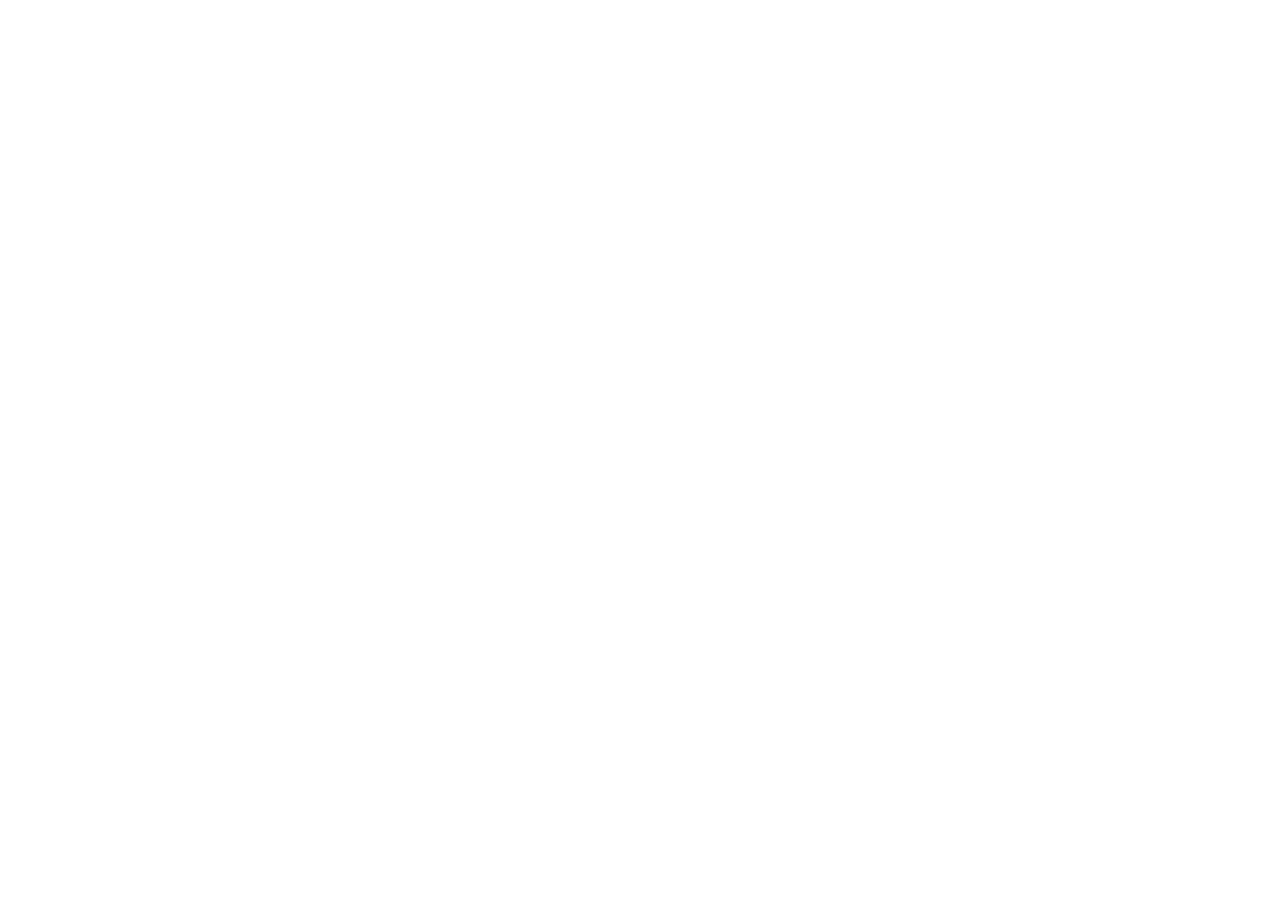
==== admin/index.html @ 060c27b5 "prod" ====
<!DOCTYPE html><!DOCTYPE html><html lang="ru"><head><meta charset="UTF-8"><meta name="viewport" content="width=device-width, initial-scale=1.0"><meta http-equiv="X-UA-Compatible" content="ie=edge"><title>Portfolio | admin</title><link href="admin.d495cf8513a811366cb7.css" rel="stylesheet"></head><body><div class="wrapper admin-wrapper"><div class="maincontent admin-maincontent"><div id="app-root"></div></div></div><script type="text/javascript" src="admin.11ad53a289923faa799c.build.js"></script></body></html>
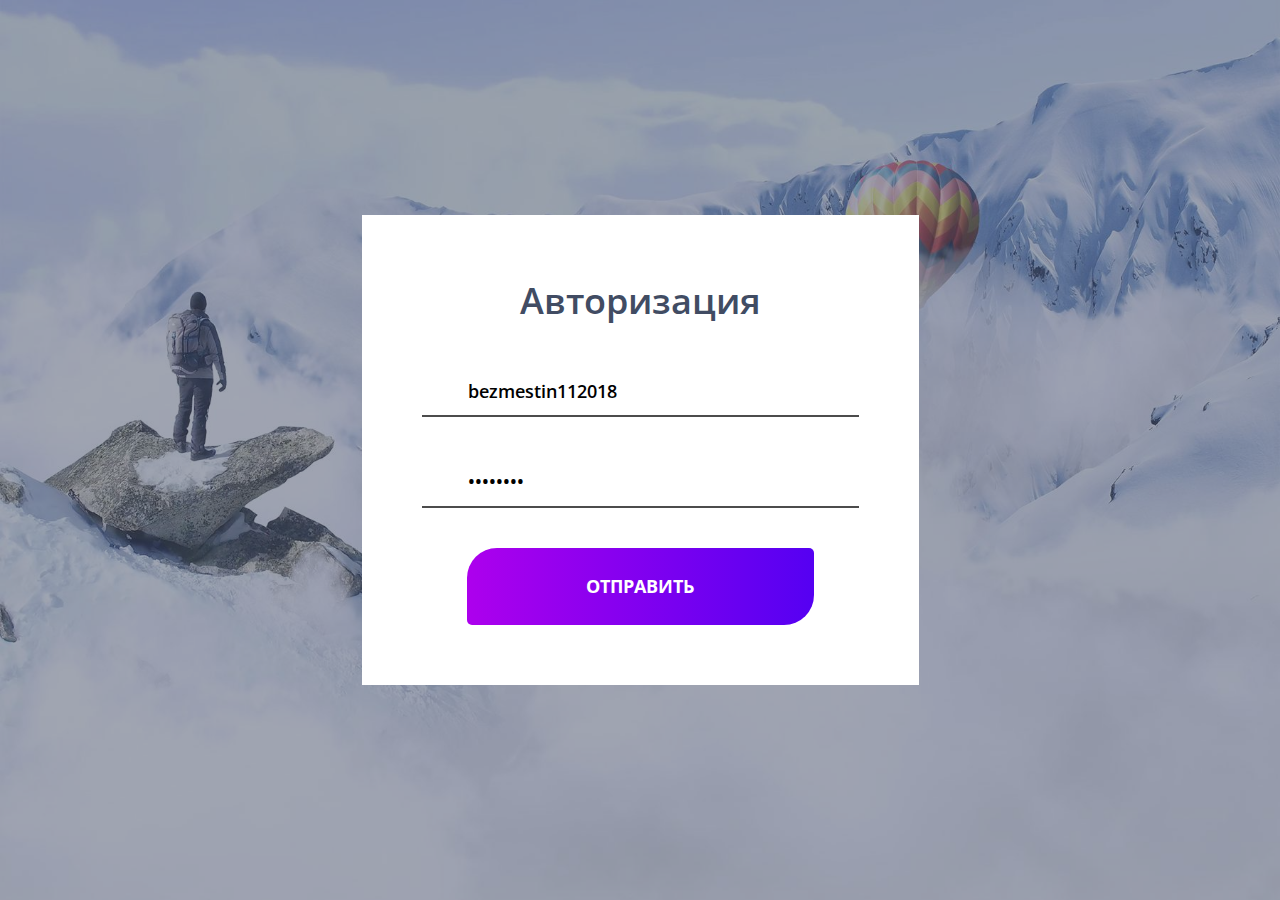
==== commit 129618cb: "fixed" ====
--- a/admin/index.html
+++ b/admin/index.html
@@ -1 +1 @@
-<!DOCTYPE html><!DOCTYPE html><html lang="ru"><head><meta charset="UTF-8"><meta name="viewport" content="width=device-width, initial-scale=1.0"><meta http-equiv="X-UA-Compatible" content="ie=edge"><title>Portfolio | admin</title><link href="admin.d495cf8513a811366cb7.css" rel="stylesheet"></head><body><div class="wrapper admin-wrapper"><div class="maincontent admin-maincontent"><div id="app-root"></div></div></div><script type="text/javascript" src="admin.11ad53a289923faa799c.build.js"></script></body></html>+<!DOCTYPE html><!DOCTYPE html><html lang="ru"><head><meta charset="UTF-8"><meta name="viewport" content="width=device-width, initial-scale=1.0"><meta http-equiv="X-UA-Compatible" content="ie=edge"><title>Portfolio | admin</title><link href="/admin.50ca2acff0698b684427.css" rel="stylesheet"></head><body><div class="wrapper admin-wrapper"><div class="maincontent admin-maincontent"><div id="app-root"></div></div></div><script type="text/javascript" src="/admin.a365b9b1e76f70eef6ee.build.js"></script></body></html>--- a/admin.50ca2acff0698b684427.css
+++ b/admin.50ca2acff0698b684427.css
@@ -0,0 +1,2 @@
+@import url(https://fonts.googleapis.com/css?family=Open+Sans:300,400,600,700,800);
+/*! normalize.css v8.0.1 | MIT License | github.com/necolas/normalize.css */html{line-height:1.15;-webkit-text-size-adjust:100%}body{margin:0}main{display:block}h1{font-size:2em;margin:.67em 0}hr{-webkit-box-sizing:content-box;box-sizing:content-box;height:0;overflow:visible}pre{font-family:monospace,monospace;font-size:1em}a{background-color:transparent}abbr[title]{border-bottom:none;text-decoration:underline;-webkit-text-decoration:underline dotted;text-decoration:underline dotted}b,strong{font-weight:bolder}code,kbd,samp{font-family:monospace,monospace;font-size:1em}small{font-size:80%}sub,sup{font-size:75%;line-height:0;position:relative;vertical-align:baseline}sub{bottom:-.25em}sup{top:-.5em}img{border-style:none}button,input,optgroup,select,textarea{font-family:inherit;font-size:100%;line-height:1.15;margin:0}button,input{overflow:visible}button,select{text-transform:none}[type=button],[type=reset],[type=submit],button{-webkit-appearance:button}[type=button]::-moz-focus-inner,[type=reset]::-moz-focus-inner,[type=submit]::-moz-focus-inner,button::-moz-focus-inner{border-style:none;padding:0}[type=button]:-moz-focusring,[type=reset]:-moz-focusring,[type=submit]:-moz-focusring,button:-moz-focusring{outline:.0625rem dotted ButtonText}fieldset{padding:.35em .75em .625em}legend{-webkit-box-sizing:border-box;box-sizing:border-box;color:inherit;display:table;max-width:100%;padding:0;white-space:normal}progress{vertical-align:baseline}textarea{overflow:auto}[type=checkbox],[type=radio]{-webkit-box-sizing:border-box;box-sizing:border-box;padding:0}[type=number]::-webkit-inner-spin-button,[type=number]::-webkit-outer-spin-button{height:auto}[type=search]{-webkit-appearance:textfield;outline-offset:-.125rem}[type=search]::-webkit-search-decoration{-webkit-appearance:none}::-webkit-file-upload-button{-webkit-appearance:button;font:inherit}details{display:block}summary{display:list-item}[hidden],template{display:none}@media screen and (max-width:1200px){html{font-size:16px}}body,html{height:100%}body{font-family:Open Sans,Helvetica,sans-serif;font-size:1rem;line-height:1.42;-webkit-font-smoothing:antialiased;-moz-osx-font-smoothing:grayscale;color:#414c63}.wrapper{overflow:hidden;min-height:100%;position:relative;display:-webkit-box;display:-ms-flexbox;display:flex;-webkit-box-orient:vertical;-webkit-box-direction:normal;-ms-flex-direction:column;flex-direction:column}.container{margin:0 auto;max-width:92.5rem;width:95%}@media print,screen and (max-width:768px){.container{width:90%}}@media screen and (max-width:320px){.container{width:80%}}.fullscreen-section{height:100vh;min-height:40.625rem}button{border:0;cursor:pointer}*{-webkit-box-sizing:border-box;box-sizing:border-box}ul{padding:0;list-style:none}h1,h2,h3,h4,h5,h6,p,ul{margin:0}p{padding:0}button[type=button]{cursor:pointer;background-color:transparent}a{color:inherit;cursor:pointer;text-decoration:none}img{display:block;width:100%;height:100%}h1{font-size:4.5rem}h1,h2{font-weight:800}h2{font-size:2.25rem}@media print,screen and (max-width:768px){h2{font-size:1.875rem}}@media screen and (max-width:320px){h2{font-size:1.875rem}}h3{font-size:1.875rem}@media screen and (max-width:320px){h3{font-size:1.5rem}}.footer,.maincontent{-webkit-box-flex:0;-ms-flex:0 0 auto;flex:0 0 auto}.maincontent{-webkit-box-flex:1;-ms-flex:1 0 auto;flex:1 0 auto;height:100%;z-index:10;margin-bottom:23.4375rem;background-color:#fff}@media print,screen and (max-width:768px){.maincontent{margin-bottom:0}}.wrappersections{position:relative;background-repeat:no-repeat;background-position:50%;background-size:cover;width:100%;height:100%}@media print,screen and (max-width:768px){.wrappersections--home{background-image:url(/4d744786f91d1c30937a792c5aa43607.jpg)}}@media print,screen and (max-width:768px){.wrappersections--end{background-image:url(/1f6348ad1bc5ffa3890c6a63c4afa3db.jpg)}}@media screen and (max-width:1200px){.wrappersections--end .container{width:91%}}.span-block{display:block}@-webkit-keyframes Scale-Up-Down{0%{-webkit-transform:scale(1.05);transform:scale(1.05)}35%{-webkit-transform:scale(.8);transform:scale(.8)}to{-webkit-transform:scale(1.05);transform:scale(1.05)}}@keyframes Scale-Up-Down{0%{-webkit-transform:scale(1.05);transform:scale(1.05)}35%{-webkit-transform:scale(.8);transform:scale(.8)}to{-webkit-transform:scale(1.05);transform:scale(1.05)}}@-webkit-keyframes RotateBall{0%{-webkit-transform:rotate(-1deg);transform:rotate(-1deg)}to{-webkit-transform:rotate(1deg);transform:rotate(1deg)}}@keyframes RotateBall{0%{-webkit-transform:rotate(-1deg);transform:rotate(-1deg)}to{-webkit-transform:rotate(1deg);transform:rotate(1deg)}}.slide-enter-active,.slide-leave-active{-webkit-transition:1s;transition:1s}.slide-leave{-webkit-transform:translate(0);transform:translate(0);opacity:1}.slide-leave-to{opacity:0;-webkit-transform:translate(6.25rem);transform:translate(6.25rem);background-color:#000}.slide-enter{opacity:0;-webkit-transform:translateX(-100%);transform:translateX(-100%);background-color:#fff}.slide-enter-to{opacity:1;-webkit-transform:translateX(0);transform:translateX(0)}.slide2-enter-active,.slide2-leave-active{-webkit-transition:1s;transition:1s}.slide2-leave{margin-top:0}.slide2-leave-to{margin-top:-6.25rem}.slide2-enter{opacity:0}.slide2-enter-to{opacity:1}@-webkit-keyframes fromRight{0%{-webkit-transform:translateX(100%);transform:translateX(100%);opacity:0}to{-webkit-transform:translateX(0);transform:translateX(0);opacity:1}}@keyframes fromRight{0%{-webkit-transform:translateX(100%);transform:translateX(100%);opacity:0}to{-webkit-transform:translateX(0);transform:translateX(0);opacity:1}}@-webkit-keyframes fromLeft{0%{opacity:0}to{opacity:1}}@keyframes fromLeft{0%{opacity:0}to{opacity:1}}@-webkit-keyframes opacityElement{0%{opacity:0}to{opacity:1}}@keyframes opacityElement{0%{opacity:0}to{opacity:1}}.opacityZero{opacity:0}.opacityOne{opacity:1}@-webkit-keyframes slideInUpRight{0%{-webkit-transform:translate3d(100%,-50%,0);transform:translate3d(100%,-50%,0);opacity:0}to{-webkit-transform:translateZ(0);transform:translateZ(0);opacity:1}}@keyframes slideInUpRight{0%{-webkit-transform:translate3d(100%,-50%,0);transform:translate3d(100%,-50%,0);opacity:0}to{-webkit-transform:translateZ(0);transform:translateZ(0);opacity:1}}.slideInUpRight{-webkit-animation:slideInUpRight .8s;animation:slideInUpRight .8s}@-webkit-keyframes slideInUp{0%{-webkit-transform:translate3d(0,-100%,0);transform:translate3d(0,-100%,0);opacity:0}to{-webkit-transform:translateZ(0);transform:translateZ(0);opacity:1}}@keyframes slideInUp{0%{-webkit-transform:translate3d(0,-100%,0);transform:translate3d(0,-100%,0);opacity:0}to{-webkit-transform:translateZ(0);transform:translateZ(0);opacity:1}}.slideInUp{-webkit-animation:slideInUp .8s;animation:slideInUp .8s}@-webkit-keyframes slideInDown{0%{-webkit-transform:translate3d(0,100%,0);transform:translate3d(0,100%,0);opacity:0}to{-webkit-transform:translateZ(0);transform:translateZ(0);opacity:1}}@keyframes slideInDown{0%{-webkit-transform:translate3d(0,100%,0);transform:translate3d(0,100%,0);opacity:0}to{-webkit-transform:translateZ(0);transform:translateZ(0);opacity:1}}.slideInDown{-webkit-animation:slideInDown .8s;animation:slideInDown .8s}@-webkit-keyframes slideInLeft{0%{-webkit-transform:translate3d(-100%,0,0);transform:translate3d(-100%,0,0);opacity:0}to{-webkit-transform:translateZ(0);transform:translateZ(0);opacity:1}}@keyframes slideInLeft{0%{-webkit-transform:translate3d(-100%,0,0);transform:translate3d(-100%,0,0);opacity:0}to{-webkit-transform:translateZ(0);transform:translateZ(0);opacity:1}}.slideInLeft{-webkit-animation:slideInLeft .8s;animation:slideInLeft .8s}@-webkit-keyframes slideInRight{0%{-webkit-transform:translate3d(100%,0,0);transform:translate3d(100%,0,0);opacity:0}to{-webkit-transform:translateZ(0);transform:translateZ(0);opacity:1}}@keyframes slideInRight{0%{-webkit-transform:translate3d(100%,0,0);transform:translate3d(100%,0,0);opacity:0}to{-webkit-transform:translateZ(0);transform:translateZ(0);opacity:1}}.slideInRight{-webkit-animation:slideInRight .8s;animation:slideInRight .8s}@-webkit-keyframes fadeInDown{0%{-webkit-transform:translateXY(100%,0);transform:translateXY(100%,0);opacity:0}to{-webkit-transform:translateXY(0,0);transform:translateXY(0,0);opacity:1}}@keyframes fadeInDown{0%{-webkit-transform:translateXY(100%,0);transform:translateXY(100%,0);opacity:0}to{-webkit-transform:translateXY(0,0);transform:translateXY(0,0);opacity:1}}.fadeInDown{-webkit-animation:fadeInDown .8s;animation:fadeInDown .8s}@-webkit-keyframes slideInRight3d{0%{-webkit-transform:translate3d(100%,0,-100%);transform:translate3d(100%,0,-100%);opacity:0}to{-webkit-transform:translateZ(0);transform:translateZ(0);opacity:1}}@keyframes slideInRight3d{0%{-webkit-transform:translate3d(100%,0,-100%);transform:translate3d(100%,0,-100%);opacity:0}to{-webkit-transform:translateZ(0);transform:translateZ(0);opacity:1}}.slideInRight3D{-webkit-animation:slideInRight3D .8s;animation:slideInRight3D .8s}.zoomInDown{-webkit-animation:zoomInDown .8s;animation:zoomInDown .8s}.zoomInUp{-webkit-animation:zoomInUp .8s;animation:zoomInUp .8s}.menu__list{display:-webkit-box;display:-ms-flexbox;display:flex}.menu__item:last-child{margin-right:0}.menu__link{display:inline-block;padding:2.5rem 2rem;border-bottom:3px solid transparent;-webkit-transition:border-bottom-color .2s;transition:border-bottom-color .2s}.menu__link:hover{color:#5500f2;font-weight:700;border-bottom-color:#5500f2}.menu__link:after{display:block;content:attr(title);font-weight:700;height:0;overflow:hidden;visibility:hidden}@media screen and (max-width:1200px){.menu__link{white-space:nowrap;padding:2.5rem 1.8125rem}}.form__elem{-webkit-transition:1s;transition:1s}.form__elem.is-error .form__elem-container{position:relative;border-bottom-color:#cd1515}.form__elem.is-error .form__elem-container--user:before{background:url("data:image/svg+xml;charset=utf-8,%3Csvg xmlns='http://www.w3.org/2000/svg' viewBox='0 0 482.9 482.9' fill='%23cd1515' width='30' height='30'%3E%3Cpath d='M239.7 260.2h3.2c29.3-.5 53-10.8 70.5-30.5 38.5-43.4 32.1-117.8 31.4-124.9-2.5-53.3-27.7-78.8-48.5-90.7C280.8 5.2 262.7.4 242.5 0h-1.7c-11.1 0-32.9 1.8-53.8 13.7-21 11.9-46.6 37.4-49.1 91.1-.7 7.1-7.1 81.5 31.4 124.9 17.4 19.7 41.1 30 70.4 30.5zm-75.1-152.9c0-.3.1-.6.1-.8 3.3-71.7 54.2-79.4 76-79.4h1.2c27 .6 72.9 11.6 76 79.4 0 .3 0 .6.1.8.1.7 7.1 68.7-24.7 104.5-12.6 14.2-29.4 21.2-51.5 21.4h-1c-22-.2-38.9-7.2-51.4-21.4-31.7-35.6-24.9-103.9-24.8-104.5z'/%3E%3Cpath d='M446.8 383.6v-.3c0-.8-.1-1.6-.1-2.5-.6-19.8-1.9-66.1-45.3-80.9-.3-.1-.7-.2-1-.3-45.1-11.5-82.6-37.5-83-37.8-6.1-4.3-14.5-2.8-18.8 3.3-4.3 6.1-2.8 14.5 3.3 18.8 1.7 1.2 41.5 28.9 91.3 41.7 23.3 8.3 25.9 33.2 26.6 56 0 .9 0 1.7.1 2.5.1 9-.5 22.9-2.1 30.9-16.2 9.2-79.7 41-176.3 41-96.2 0-160.1-31.9-176.4-41.1-1.6-8-2.3-21.9-2.1-30.9 0-.8.1-1.6.1-2.5.7-22.8 3.3-47.7 26.6-56 49.8-12.8 89.6-40.6 91.3-41.7 6.1-4.3 7.6-12.7 3.3-18.8-4.3-6.1-12.7-7.6-18.8-3.3-.4.3-37.7 26.3-83 37.8-.4.1-.7.2-1 .3-43.4 14.9-44.7 61.2-45.3 80.9 0 .9 0 1.7-.1 2.5v.3c-.1 5.2-.2 31.9 5.1 45.3 1 2.6 2.8 4.8 5.2 6.3 3 2 74.9 47.8 195.2 47.8s192.2-45.9 195.2-47.8c2.3-1.5 4.2-3.7 5.2-6.3 5-13.3 4.9-40 4.8-45.2z'/%3E%3C/svg%3E") no-repeat}.form__elem.is-error .form__elem-container--envelope:before{background:url("data:image/svg+xml;charset=utf-8,%3Csvg xmlns='http://www.w3.org/2000/svg' viewBox='0 0 483.3 483.3' fill='%23cd1515' width='30' height='30'%3E%3Cpath d='M424.3 57.75H59.1c-32.6 0-59.1 26.5-59.1 59.1v249.6c0 32.6 26.5 59.1 59.1 59.1h365.1c32.6 0 59.1-26.5 59.1-59.1v-249.5c.1-32.6-26.4-59.2-59-59.2zm32.1 308.7c0 17.7-14.4 32.1-32.1 32.1H59.1c-17.7 0-32.1-14.4-32.1-32.1v-249.5c0-17.7 14.4-32.1 32.1-32.1h365.1c17.7 0 32.1 14.4 32.1 32.1v249.5h.1z'/%3E%3Cpath d='M304.8 238.55l118.2-106c5.5-5 6-13.5 1-19.1-5-5.5-13.5-6-19.1-1l-163 146.3-31.8-28.4c-.1-.1-.2-.2-.2-.3-.7-.7-1.4-1.3-2.2-1.9L78.3 112.35c-5.6-5-14.1-4.5-19.1 1.1-5 5.6-4.5 14.1 1.1 19.1l119.6 106.9-119.1 111.5c-5.4 5.1-5.7 13.6-.6 19.1 2.7 2.8 6.3 4.3 9.9 4.3 3.3 0 6.6-1.2 9.2-3.6l120.9-113.1 32.8 29.3c2.6 2.3 5.8 3.4 9 3.4s6.5-1.2 9-3.5l33.7-30.2 120.2 114.2c2.6 2.5 6 3.7 9.3 3.7 3.6 0 7.1-1.4 9.8-4.2 5.1-5.4 4.9-14-.5-19.1l-118.7-112.7z'/%3E%3C/svg%3E") no-repeat}.form__elem.is-error .form__elem-container--message:before{background:url("data:image/svg+xml;charset=utf-8,%3Csvg xmlns='http://www.w3.org/2000/svg' width='30' height='30' viewBox='0 0 612 612' fill='%23cd1515'%3E%3Cpath d='M401.625 325.125h-191.25c-10.557 0-19.125 8.568-19.125 19.125s8.568 19.125 19.125 19.125h191.25c10.557 0 19.125-8.568 19.125-19.125s-8.568-19.125-19.125-19.125zm38.25-114.75h-267.75c-10.557 0-19.125 8.568-19.125 19.125s8.568 19.125 19.125 19.125h267.75c10.557 0 19.125-8.568 19.125-19.125s-8.568-19.125-19.125-19.125zM306 0C137.012 0 0 119.875 0 267.75c0 84.514 44.848 159.751 114.75 208.826V612l134.047-81.339c18.552 3.061 37.638 4.839 57.203 4.839 169.008 0 306-119.875 306-267.75S475.008 0 306 0zm0 497.25c-22.338 0-43.911-2.601-64.643-7.019l-90.041 54.123 1.205-88.701C83.5 414.133 38.25 345.513 38.25 267.75c0-126.741 119.875-229.5 267.75-229.5s267.75 102.759 267.75 229.5S453.875 497.25 306 497.25z'/%3E%3C/svg%3E") no-repeat}.form__elem.is-error .form__tooltip{display:initial;position:absolute;padding:1.25rem 1.375rem;background-color:#cd1515;top:100%;left:3rem}.form__elem.is-error .form__tooltip-text{position:relative;white-space:nowrap;color:#fff;font-size:.875rem;font-weight:400}.form__elem.is-error .form__tooltip-text:before{content:"";display:inline-block;position:absolute;width:1.25rem;height:1.25rem;background-color:#cd1515;top:-100%;left:10%;-webkit-transform:translateY(-50%) rotate(45deg);transform:translateY(-50%) rotate(45deg)}.form__elem.is-error .form__elem-input{border-bottom-color:#cd1515}.form__tooltip,.modal{display:none}.modal{position:fixed;top:0;bottom:0;left:0;right:0;z-index:1000;background-color:rgba(45,60,78,.9)}.modal.show{display:block}.modal__window{position:fixed;display:block;max-width:80%;padding:3.75rem 6.25rem;left:50%;top:50%;-webkit-transform:translate(-50%,-50%);transform:translate(-50%,-50%);background-color:#fff}.modal__title{color:#414c63;font-size:2.25rem;text-align:center;font-weight:600;margin-bottom:1.875rem}.modal__button{margin:0 auto}.modal__tooltip{position:fixed;display:none;-ms-flex-wrap:nowrap;flex-wrap:nowrap;-webkit-box-align:center;-ms-flex-align:center;align-items:center;-webkit-box-pack:justify;-ms-flex-pack:justify;justify-content:space-between;max-width:80%;padding:1.875rem;bottom:0;left:50%;-webkit-transform:translateX(-50%);transform:translateX(-50%)}.modal__tooltip.green{background-color:#4bb133}.modal__tooltip.brown{background-color:#b18333}.modal__tooltip.red{background-color:#b13333}.modal__tooltip.show{display:-webkit-box;display:-ms-flexbox;display:flex}.modal__tooltip-text{color:#fff;font-size:1.125rem;font-weight:600;margin-right:4.875rem}.modal__tooltip-close{cursor:pointer;width:1.25rem;height:1.25rem;background:url("data:image/svg+xml;charset=utf-8,%3Csvg xmlns='http://www.w3.org/2000/svg' viewBox='0 0 174.239 174.239' fill='%23fff'%3E%3Cpath d='M146.537 1.047a3.6 3.6 0 0 0-5.077 0L89.658 52.849a3.6 3.6 0 0 1-5.077 0L32.78 1.047a3.6 3.6 0 0 0-5.077 0L1.047 27.702a3.6 3.6 0 0 0 0 5.077l51.802 51.802a3.6 3.6 0 0 1 0 5.077L1.047 141.46a3.6 3.6 0 0 0 0 5.077l26.655 26.655a3.6 3.6 0 0 0 5.077 0l51.802-51.802a3.6 3.6 0 0 1 5.077 0l51.801 51.801a3.6 3.6 0 0 0 5.077 0l26.655-26.655a3.6 3.6 0 0 0 0-5.077L121.39 89.658a3.6 3.6 0 0 1 0-5.077l51.801-51.801a3.6 3.6 0 0 0 0-5.077L146.537 1.047z'/%3E%3C/svg%3E") 50% no-repeat/contain}.about__title{display:-webkit-box;display:-ms-flexbox;display:flex;-webkit-box-align:center;-ms-flex-align:center;align-items:center;margin-bottom:3.75rem}@media screen and (max-width:320px){.about__title{-webkit-box-orient:vertical;-webkit-box-direction:normal;-ms-flex-direction:column;flex-direction:column;-webkit-box-align:start;-ms-flex-align:start;align-items:flex-start;padding:0 3%}}.about__title .title{margin-right:3.75rem}@media print,screen and (max-width:768px){.about__title .title{margin-right:1.75rem}}@media screen and (max-width:320px){.about__title .title{margin-right:0;margin-bottom:.9375rem}}.about__button-add .button--add{margin-right:.875rem}.about__button{color:#383bcf;font-size:1rem;font-weight:700}.avatar{padding:1.25rem 0}.avatar__block{width:2.9375rem;height:2.9375rem;border-radius:50%;overflow:hidden}.avatar-edit__image,.avatar-load__image{position:relative;cursor:pointer;border-radius:100%;width:12.5rem;height:12.5rem;overflow:hidden;background-color:rgba(65,76,99,.23);margin-bottom:1.6875rem}.avatar-edit__image:before,.avatar-load__image:before{content:"";display:inline-block;width:100%;height:100%;position:absolute;top:50%;left:50%;-webkit-transform:translate(-50%,-50%) scale(.55);transform:translate(-50%,-50%) scale(.55);background:url("data:image/svg+xml;charset=utf-8,%3Csvg xmlns='http://www.w3.org/2000/svg' viewBox='0 0 350 350' fill='%23fff'%3E%3Cpath d='M175 171.173c38.914 0 70.463-38.318 70.463-85.586C245.463 38.318 235.105 0 175 0s-70.465 38.318-70.465 85.587c0 47.268 31.549 85.586 70.465 85.586zM41.909 301.853c-.012-2.882-.024-.812 0 0zm266.176 2.251c.038-.789.013-5.474 0 0z'/%3E%3Cpath d='M307.935 298.397c-1.305-82.342-12.059-105.805-94.352-120.657 0 0-11.584 14.761-38.584 14.761s-38.586-14.761-38.586-14.761C55.018 192.43 43.61 215.545 42.11 295.722c-.123 6.547-.18 6.891-.202 6.131.005 1.424.011 4.058.011 8.651 0 0 19.592 39.496 133.08 39.496 113.486 0 133.08-39.496 133.08-39.496 0-2.951.002-5.003.005-6.399-.022.47-.066-.441-.149-5.708z'/%3E%3C/svg%3E") 50% no-repeat/contain}@media screen and (max-width:320px){.avatar-edit__image,.avatar-load__image{margin:0 auto 1.875rem}}.avatar-edit__button,.avatar-load__button{width:100%;text-align:center;color:#4b6fd7;font-size:1rem;font-weight:600}.avatar__block--reviews{border-radius:50%;background:transparent;position:relative;overflow:hidden}.avatar__block--reviews .avatar__image{width:100%;height:100%;-o-object-fit:cover;object-fit:cover}.avatar__block--reviews .avatar__image.filled{background:50% no-repeat/cover}.avatar-change__file{display:none;position:absolute;visibility:hidden;overflow:hidden}.avatar-edit__image{padding:0}.avatar-edit__image:before{display:none}.avatar-edit__image .avatar__block{width:12.5rem;height:12.5rem}.button{cursor:pointer;background-repeat:no-repeat;background-position:50%}.button--add{-ms-flex-negative:0;flex-shrink:0;font-size:1rem;color:#fff;border-radius:50%;width:1.25rem;height:1.25rem;background-image:-webkit-gradient(linear,left top,right top,from(#006aed),to(#3f35cb));background-image:linear-gradient(90deg,#006aed,#3f35cb)}.button--apply{background:url("data:image/svg+xml;charset=utf-8,%3Csvg xmlns='http://www.w3.org/2000/svg' viewBox='0 0 342.357 342.357' fill='%2300d70a'%3E%3Cpath d='M290.04 33.286L118.861 204.427l-66.541-66.52L0 190.226l118.862 118.845L342.357 85.606z'/%3E%3C/svg%3E") 50% no-repeat/contain;width:1.0625rem;height:1.0625rem;margin-right:1.25rem}@media print,screen and (max-width:768px){.button--apply{margin-right:.625rem}}.button--discard{background:url("data:image/svg+xml;charset=utf-8,%3Csvg xmlns='http://www.w3.org/2000/svg' viewBox='0 0 1000 1000' fill='%23bf2929'%3E%3Cpath d='M585.8 500l385.9-385.9c24.5-24.5 24.5-61.3 0-85.8s-61.3-24.5-85.8 0L500 414.3 114.1 28.4c-24.5-24.5-61.2-24.5-85.8 0-24.5 24.5-24.5 61.3 0 85.8L411.2 500 28.4 885.9c-24.5 24.5-24.5 61.3 0 85.8 9.2 12.3 27.6 18.4 42.9 18.4 15.3 0 30.6-6.1 42.9-18.4L500 585.8l385.9 385.9c12.3 12.3 27.6 18.4 42.9 18.4s30.6-6.1 42.9-18.4c24.5-24.5 24.5-61.3 0-85.8L585.8 500z'/%3E%3C/svg%3E") 50% no-repeat/contain}.button--discard,.button--edit{width:1.0625rem;height:1.0625rem}.button--edit{margin-right:1.25rem;background:url("data:image/svg+xml;charset=utf-8,%3Csvg xmlns='http://www.w3.org/2000/svg' width='528.899' height='528.899' fill='rgba(204, 204, 204,.95)'%3E%3Cpath d='M328.883 89.125l107.59 107.589-272.34 272.34L56.604 361.465l272.279-272.34zm189.23-25.948l-47.981-47.981c-18.543-18.543-48.653-18.543-67.259 0l-45.961 45.961 107.59 107.59 53.611-53.611c14.382-14.383 14.382-37.577 0-51.959zM.3 512.69c-1.958 8.812 5.998 16.708 14.811 14.565l119.891-29.069L27.473 390.597.3 512.69z'/%3E%3C/svg%3E") 50% no-repeat/contain}.button--delete{background:url("data:image/svg+xml;charset=utf-8,%3Csvg xmlns='http://www.w3.org/2000/svg' width='459' height='459' fill='rgba(204, 204, 204,.95)'%3E%3Cpath d='M76.5 408c0 28.05 22.95 51 51 51h204c28.05 0 51-22.95 51-51V102h-306v306zM408 25.5h-89.25L293.25 0h-127.5l-25.5 25.5H51v51h357v-51z'/%3E%3C/svg%3E") 50% no-repeat/contain;width:1.0625rem;height:1.0625rem}.button.button--save,.button.image-load__button{text-transform:uppercase;font-size:1rem;font-weight:700;color:#fff;padding:1.25rem 3.125rem;border-radius:30px 30px;background-image:-webkit-gradient(linear,left top,right top,from(#006aed),to(#3f35cb));background-image:linear-gradient(90deg,#006aed,#3f35cb)}.button.button--cancel{margin-right:3.6875rem;color:#4b6fd7;font-size:1rem;font-weight:600}@media screen and (max-width:320px){.button.button--cancel{margin-right:1.25rem}}.btn-container__add{cursor:pointer;display:-webkit-box;display:-ms-flexbox;display:flex;-webkit-box-align:center;-ms-flex-align:center;align-items:center;-webkit-box-pack:center;-ms-flex-pack:center;justify-content:center;-webkit-box-orient:vertical;-webkit-box-direction:normal;-ms-flex-direction:column;flex-direction:column;color:#fff}@media screen and (max-width:320px){.btn-container__add{-webkit-box-orient:horizontal;-webkit-box-direction:normal;-ms-flex-direction:row;flex-direction:row}}.btn-container__add-button{font-size:4.5rem;font-weight:300;border:2px solid #fff;border-radius:100%;padding:1.625rem 3.5rem;margin-bottom:1.875rem}@media screen and (max-width:320px){.btn-container__add-button{font-size:1.5rem;padding:.5625rem 1.25rem;margin-bottom:0;margin-right:1.375rem}}.btn-container__add-title{text-align:center;font-weight:700;line-height:1.875rem}@media screen and (max-width:320px){.btn-container__add-title{white-space:nowrap}.btn-container__add-title span{display:inline}}.btns-wrap{display:-webkit-box;display:-ms-flexbox;display:flex;-webkit-box-align:center;-ms-flex-align:center;align-items:center;-webkit-box-pack:justify;-ms-flex-pack:justify;justify-content:space-between;width:100%}@media screen and (max-width:320px){.btns-wrap{margin-bottom:1.6875rem}}.btns{cursor:pointer;display:-webkit-box;display:-ms-flexbox;display:flex;-webkit-box-align:center;-ms-flex-align:center;align-items:center}.btns:before{content:attr(data-text);display:block;font-size:1rem;font-weight:400;color:#414c63;margin-right:.6875rem}.btns .button{font-size:1rem;font-weight:600;color:rgba(65,76,99,.5)}.btns .button--edit{background:url("data:image/svg+xml;charset=utf-8,%3Csvg xmlns='http://www.w3.org/2000/svg' width='528.899' height='528.899' fill='%234b6fd7'%3E%3Cpath d='M328.883 89.125l107.59 107.589-272.34 272.34L56.604 361.465l272.279-272.34zm189.23-25.948l-47.981-47.981c-18.543-18.543-48.653-18.543-67.259 0l-45.961 45.961 107.59 107.59 53.611-53.611c14.382-14.383 14.382-37.577 0-51.959zM.3 512.69c-1.958 8.812 5.998 16.708 14.811 14.565l119.891-29.069L27.473 390.597.3 512.69z'/%3E%3C/svg%3E") 50% no-repeat/contain}@media screen and (max-width:320px){.btns{font-size:.875rem}}.form{height:100%;background-color:#fff;padding:1.875rem 1.25rem}.form .form__elem--number{-webkit-box-align:center;-ms-flex-align:center;align-items:center}.form .form__elem--number,.form__wrapper{display:-webkit-box;display:-ms-flexbox;display:flex}.form__wrapper{-webkit-box-orient:vertical;-webkit-box-direction:normal;-ms-flex-direction:column;flex-direction:column;-webkit-box-pack:justify;-ms-flex-pack:justify;justify-content:space-between;height:100%}.form__header{border-bottom:1px solid hsla(0,0%,80%,.95)}.form__header .form__elem-container{display:-webkit-box;display:-ms-flexbox;display:flex;-webkit-box-pack:justify;-ms-flex-pack:justify;justify-content:space-between;-webkit-box-align:center;-ms-flex-align:center;align-items:center}.form__header .form__elem-input{min-width:17.0625rem}@media print,screen and (max-width:768px){.form__header .form__elem-input{min-width:13.625rem}}.form__elem-input,.form__elem-read{padding:.875rem 0;margin-bottom:.875rem;border:none;border-bottom:2px solid #000;font-size:1.125rem;font-weight:600}.form__elem-input::-webkit-input-placeholder,.form__elem-read::-webkit-input-placeholder{color:hsla(0,0%,80%,.95)}.form__elem-input:-ms-input-placeholder,.form__elem-read:-ms-input-placeholder{color:hsla(0,0%,80%,.95)}.form__elem-input::-ms-input-placeholder,.form__elem-read::-ms-input-placeholder{color:hsla(0,0%,80%,.95)}.form__elem-input::placeholder,.form__elem-read::placeholder{color:hsla(0,0%,80%,.95)}@media print,screen and (max-width:768px){.form__elem-input,.form__elem-read{font-size:1rem}}.form__elem-read{margin-bottom:0;border-bottom:1px solid transparent}.form__elem-read.form__elem-read--percent{padding:0;margin:0}.form__elem-btns .button--edit{margin-right:.9375rem}.form__footer{-ms-flex-item-align:end;align-self:flex-end}.form__footer .form__elem-container{display:-webkit-box;display:-ms-flexbox;display:flex;-webkit-box-align:center;-ms-flex-align:center;align-items:center;position:relative}.form__footer .form__elem-input:first-child{margin-right:.625rem;padding-left:1.25rem}@media print,screen and (max-width:768px){.form__footer .form__elem-input:first-child{width:60%;padding-left:.3125rem}}@media screen and (max-width:320px){.form__footer .form__elem-input:first-child{width:50%}}.form__footer .form__elem-percent{margin-right:2rem}.form__footer .form__elem-percent .form__elem-input{margin-right:0;width:4.0625rem}@media print,screen and (max-width:768px){.form__footer .form__elem-percent .form__elem-input{width:2.3125rem}}.form__footer .form__elem-percent:after{content:"%";display:inline;padding:.75rem .625rem .75rem 0;font-size:1rem;font-weight:400;color:hsla(0,0%,80%,.95);border-bottom:2px solid #000}@media print,screen and (max-width:768px){.form__footer .form__elem-percent:after{padding-right:0}}@media print,screen and (max-width:768px){.form__footer .form__elem-percent{margin-right:.9375rem}}.form__footer .button--add{font-size:1.875rem;width:2.5rem;height:2.5rem}.form__footer .form__tooltip{display:initial;position:absolute;padding:.625rem 1.375rem;background-color:#cd1515;top:100%;left:0;opacity:0;-webkit-transition:opacity .3s;transition:opacity .3s}.form__footer .form__tooltip.is-error{opacity:1}.form__footer .form__tooltip .form__tooltip-text{position:relative;white-space:nowrap;color:#fff;font-size:.875rem;font-weight:400}.form__footer .form__tooltip .form__tooltip-text:before{content:"";display:inline-block;position:absolute;width:1.25rem;height:1.25rem;background-color:#cd1515;top:-50%;left:10%;-webkit-transform:translateY(-50%) rotate(45deg);transform:translateY(-50%) rotate(45deg)}.form-edit{background-color:#fff;padding:1.875rem 1.25rem;-webkit-box-shadow:0 0 .5rem 0 hsla(0,0%,80%,.95);box-shadow:0 0 .5rem 0 hsla(0,0%,80%,.95);margin-bottom:2rem;margin-right:0}@media print,screen and (max-width:768px){.form-edit{max-width:44.375rem}}@media screen and (max-width:320px){.form-edit{padding:1.875rem 0}}.form-edit__title-box{border-bottom:1px solid hsla(0,0%,80%,.95);padding-bottom:1.875rem;margin-bottom:3.125rem}@media screen and (max-width:320px){.form-edit__title-box{padding:0 3% 1.875rem}}.form-edit__wrapper{padding:0 .625rem;display:-webkit-box;display:-ms-flexbox;display:flex}@media print,screen and (max-width:768px){.form-edit__wrapper{-webkit-box-orient:vertical;-webkit-box-direction:normal;-ms-flex-direction:column;flex-direction:column;padding:0 6.875rem}}@media screen and (max-width:320px){.form-edit__wrapper{max-width:20rem;padding:0 3%}}.form-edit__side{-webkit-box-flex:1;-ms-flex:1;flex:1}.form-edit__side.form-edit__side--left{display:-webkit-box;display:-ms-flexbox;display:flex;-webkit-box-orient:vertical;-webkit-box-direction:normal;-ms-flex-direction:column;flex-direction:column;margin-right:1.8125rem}@media print,screen and (max-width:768px){.form-edit__side.form-edit__side--left{margin-right:0;text-align:center;margin-bottom:3.6875rem}}@media screen and (max-width:320px){.form-edit__side.form-edit__side--left{margin-bottom:2.8125rem}}.form-edit__side .form__elem-container{position:relative}.form-edit__side .form__tooltip{display:initial;position:absolute;padding:.625rem .6875rem;background-color:#cd1515;top:77%;left:15%;opacity:0;-webkit-transition:opacity .3s;transition:opacity .3s}.form-edit__side .form__tooltip.form__tooltip--textarea{top:88%}.form-edit__side .form__tooltip.form__tooltip--photo{top:105%;left:0}.form-edit__side .form__tooltip.is-error{opacity:1}.form-edit__side .form__tooltip .form__tooltip-text{position:relative;white-space:nowrap;color:#fff;font-size:.875rem;font-weight:400}.form-edit__side .form__tooltip .form__tooltip-text:before{content:"";display:inline-block;position:absolute;width:1.25rem;height:1.25rem;background-color:#cd1515;top:-47%;left:10%;-webkit-transform:translateY(-50%) rotate(45deg);transform:translateY(-50%) rotate(45deg)}.form--works{padding:0}.form--works .form__row--tags{margin-bottom:2.5rem}.form--works .form__elem:before{content:attr(data-text);display:block;font-size:1rem;font-weight:600;color:hsla(0,0%,80%,.95)}.form--works .form__elem .form__elem-input{margin-bottom:1.875rem}.form--works .form__elem .form__elem-input::-webkit-input-placeholder{color:#000}.form--works .form__elem .form__elem-input:-ms-input-placeholder{color:#000}.form--works .form__elem .form__elem-input::-ms-input-placeholder{color:#000}.form--works .form__elem .form__elem-input::placeholder{color:#000}.form--works .form__elem .form__elem-textarea{width:100%;resize:none;height:9.0625rem;line-height:1.875rem;font-size:1rem;color:#000;font-weight:600;padding:.625rem 1.25rem;border:1px solid hsla(0,0%,80%,.95);margin-bottom:1.875rem}.form--works .form__elem .form__elem-textarea::-webkit-input-placeholder{color:#000}.form--works .form__elem .form__elem-textarea:-ms-input-placeholder{color:#000}.form--works .form__elem .form__elem-textarea::-ms-input-placeholder{color:#000}.form--works .form__elem .form__elem-textarea::placeholder{color:#000}@media screen and (max-width:320px){.form--works .form__elem .form__elem-textarea{font-size:.875rem}}.form--works .form__elem .form__list--tags{display:-webkit-box;display:-ms-flexbox;display:flex;-ms-flex-wrap:wrap;flex-wrap:wrap}.form--works .form__elem .form__list--tags .form__item{display:-webkit-box;display:-ms-flexbox;display:flex;-webkit-box-align:center;-ms-flex-align:center;align-items:center;-ms-flex-wrap:nowrap;flex-wrap:nowrap;margin-right:.625rem;margin-bottom:.625rem}.form--works .form__elem .form__list--tags .form__item:last-child{margin-right:0}.form--works .form__elem .form__list--tags .button--tag{border-radius:30px 0 0 30px;font-size:.8125rem;font-weight:400;padding:.625rem 1rem;background-color:rgba(65,76,99,.2)}.form--works .form__elem .form__list--tags .button-tagdelete{padding:.3875rem .875rem .3875rem 0;background-color:rgba(65,76,99,.2);border-radius:0 30px 30px 0}.form--works .form__elem .form__list--tags .button--discard{background:url("data:image/svg+xml;charset=utf-8,%3Csvg xmlns='http://www.w3.org/2000/svg' viewBox='0 0 1000 1000'%3E%3Cpath d='M585.8 500l385.9-385.9c24.5-24.5 24.5-61.3 0-85.8s-61.3-24.5-85.8 0L500 414.3 114.1 28.4c-24.5-24.5-61.2-24.5-85.8 0-24.5 24.5-24.5 61.3 0 85.8L411.2 500 28.4 885.9c-24.5 24.5-24.5 61.3 0 85.8 9.2 12.3 27.6 18.4 42.9 18.4 15.3 0 30.6-6.1 42.9-18.4L500 585.8l385.9 385.9c12.3 12.3 27.6 18.4 42.9 18.4s30.6-6.1 42.9-18.4c24.5-24.5 24.5-61.3 0-85.8L585.8 500z'/%3E%3C/svg%3E") 50% no-repeat/contain;width:.9375rem;height:.9375rem}@media screen and (max-width:320px){.form--works .form__elem{font-size:.875rem}}.form--works .form__row--textarea .form__elem:before{margin-bottom:1.25rem}.form--works .form__elem-input{width:100%}.form--works .form__row--btns{text-align:right}@media print,screen and (max-width:768px){.form--works .form__row--btns{text-align:center}}@media screen and (max-width:320px){.form--works .form-edit__side-lefts{margin:0 auto}}@media screen and (max-width:320px){.form--works .form-edit__side-rights{width:92%}}@media screen and (max-width:320px){.form-edit--reviews{padding:0 3%;max-width:20rem}}@media print,screen and (max-width:768px){.form-edit--reviews .form-edit__wrapper{display:-webkit-box;display:-ms-flexbox;display:flex;-webkit-box-orient:horizontal;-webkit-box-direction:normal;-ms-flex-direction:row;flex-direction:row;padding:0 .3125rem}}@media screen and (max-width:320px){.form-edit--reviews .form-edit__wrapper{-webkit-box-orient:vertical;-webkit-box-direction:normal;-ms-flex-direction:column;flex-direction:column}}@media screen and (max-width:320px){.form-edit--reviews .form-edit__wrapper .form__wrapper{margin-bottom:1.875rem}}@media screen and (max-width:320px){.form-edit--reviews .form-edit__title-box{padding:1.875rem 0;margin-bottom:1.875rem}}.form-edit--reviews .form__elem{-webkit-box-flex:1;-ms-flex:1;flex:1;margin-right:1.875rem}@media print,screen and (max-width:768px){.form-edit--reviews .form__elem{margin-right:0}}.form-edit--reviews .form__elem:last-child{margin-right:0}.form-edit--reviews .form__elem:before{content:attr(data-text);display:block;font-size:1rem;font-weight:600;color:hsla(0,0%,80%,.95)}.form-edit--reviews .form__elem-container{position:relative}.form-edit--reviews .form__tooltip{display:initial;position:absolute;padding:.625rem .6875rem;background-color:#cd1515;top:96%;left:15%;opacity:0;-webkit-transition:opacity .3s;transition:opacity .3s}.form-edit--reviews .form__tooltip.form__tooltip--textarea{top:88%}.form-edit--reviews .form__tooltip.form__tooltip--photo{top:57%;left:2%}.form-edit--reviews .form__tooltip.is-error{opacity:1}.form-edit--reviews .form__tooltip .form__tooltip-text{position:relative;white-space:nowrap;color:#fff;font-size:.875rem;font-weight:400}.form-edit--reviews .form__tooltip .form__tooltip-text:before{content:"";display:inline-block;position:absolute;width:1.25rem;height:1.25rem;background-color:#cd1515;top:-47%;left:10%;-webkit-transform:translateY(-50%) rotate(45deg);transform:translateY(-50%) rotate(45deg)}@media print,screen and (max-width:768px){.form-edit--reviews .form-edit__left{margin-right:1.5625rem}}@media screen and (max-width:320px){.form-edit--reviews .form-edit__left{margin-bottom:3.125rem;margin-right:0}}.form-edit--reviews .form-edit__right{width:65%}@media print,screen and (max-width:768px){.form-edit--reviews .form-edit__right{width:100%}}.form-edit--reviews .form-edit__right .form{padding-top:0}@media print,screen and (max-width:768px){.form-edit--reviews .form-edit__right .form{padding:0}}.form-edit--reviews .form-edit__right .form__row--inputs{display:-webkit-box;display:-ms-flexbox;display:flex}@media print,screen and (max-width:768px){.form-edit--reviews .form-edit__right .form__row--inputs{-webkit-box-orient:vertical;-webkit-box-direction:normal;-ms-flex-direction:column;flex-direction:column}}.form-edit--reviews .form__elem-input{width:100%}.form-edit--reviews .form__elem-input::-webkit-input-placeholder{color:#000}.form-edit--reviews .form__elem-input:-ms-input-placeholder{color:#000}.form-edit--reviews .form__elem-input::-ms-input-placeholder{color:#000}.form-edit--reviews .form__elem-input::placeholder{color:#000}@media print,screen and (max-width:768px){.form-edit--reviews .form__elem-input{width:70%}}@media screen and (max-width:320px){.form-edit--reviews .form__elem-input{width:100%}}.form-edit--reviews .form__elem-textarea{width:100%;resize:none;height:9.0625rem;line-height:1.875rem;font-size:1rem;color:#000;font-weight:600;padding:.625rem 1.25rem;border:1px solid hsla(0,0%,80%,.95);margin-bottom:1.875rem}.form-edit--reviews .form__elem-textarea::-webkit-input-placeholder{color:#000}.form-edit--reviews .form__elem-textarea:-ms-input-placeholder{color:#000}.form-edit--reviews .form__elem-textarea::-ms-input-placeholder{color:#000}.form-edit--reviews .form__elem-textarea::placeholder{color:#000}.form-edit--reviews .form__row--textarea .form__elem:before{margin-bottom:1.25rem}.form-edit--reviews .form__row--btns{text-align:right}@media screen and (max-width:320px){.form-edit--reviews .form__row--btns .button--cancel{margin-right:.625rem}}.groups__list{display:-webkit-box;display:-ms-flexbox;display:flex;-ms-flex-wrap:wrap;flex-wrap:wrap;margin-right:-3.3125rem}.groups__item{width:32.8125rem;-webkit-box-shadow:0 0 .5rem 0 hsla(0,0%,80%,.95);box-shadow:0 0 .5rem 0 hsla(0,0%,80%,.95);margin-right:1.875rem;margin-bottom:1.875rem}.groups__item:last-child{margin-right:0}@media print,screen and (max-width:768px){.groups__item{width:21.1875rem}}@media screen and (max-width:320px){.groups__item{padding:0 1%}}.header{background-color:#3f3f5e}.header__wrapper{max-width:67.5rem;margin:0 auto;color:#fff;-webkit-box-pack:justify;-ms-flex-pack:justify;justify-content:space-between}.header__logo,.header__wrapper{display:-webkit-box;display:-ms-flexbox;display:flex;-webkit-box-align:center;-ms-flex-align:center;align-items:center}.header__logo{-webkit-box-pack:start;-ms-flex-pack:start;justify-content:flex-start;width:100%}.header__avatar{margin-right:1.25rem;-ms-flex-negative:0;flex-shrink:0}.header__block{display:-webkit-box;display:-ms-flexbox;display:flex;width:100%}@media screen and (max-width:320px){.header__block{-webkit-box-orient:vertical;-webkit-box-direction:normal;-ms-flex-direction:column;flex-direction:column}}.header__name{margin-right:3.75rem;-ms-flex-negative:0;flex-shrink:0}.header__text-box{display:-webkit-box;display:-ms-flexbox;display:flex;-webkit-box-align:center;-ms-flex-align:center;align-items:center;-webkit-box-pack:justify;-ms-flex-pack:justify;justify-content:space-between;width:100%}.header__quit-link,.header__typepanel{color:hsla(0,0%,100%,.3)}@media screen and (max-width:320px){.header__typepanel{display:none}}.header__quit{text-decoration:underline}.image-edit{position:relative;cursor:pointer;max-width:30.9375rem;outline:.125rem dashed transparent;-webkit-transition:outline 1s;transition:outline 1s}@media screen and (max-width:320px){.image-edit{max-width:17.5rem}}.image-edit.is-dragged{outline-color:red}.image-edit__image{height:17.1875rem;margin-bottom:1.5625rem}.image-edit__button{text-align:center;display:inline-block;width:100%;font-size:1rem;font-weight:600;color:#4b6fd7}.image-load{position:relative;cursor:pointer;max-width:30.9375rem;height:17.1875rem;background-color:rgba(65,76,99,.23);outline:.125rem dashed hsla(0,0%,80%,.95);display:-webkit-box;display:-ms-flexbox;display:flex;-webkit-box-align:center;-ms-flex-align:center;align-items:center;-webkit-box-pack:center;-ms-flex-pack:center;justify-content:center;-webkit-box-orient:vertical;-webkit-box-direction:normal;-ms-flex-direction:column;flex-direction:column;-webkit-transition:background-color 1s,outline 1s;transition:background-color 1s,outline 1s}@media screen and (max-width:320px){.image-load{max-width:17.5rem;max-height:10rem}}.image-load.is-dragged{outline-color:red;background-color:rgba(65,76,99,.6)}.image-load__file{position:absolute;visibility:hidden;overflow:hidden;display:none}.image-load__title{line-height:2.125rem;color:rgba(65,76,99,.5);font-weight:600;margin-bottom:1.6875rem}@media screen and (max-width:320px){.image-load__title{margin-bottom:.4375rem}}.image-loaded{position:absolute;top:0;left:0}.image-icon,.image-loaded{width:100%;height:100%}.image-icon.filled{background:50% no-repeat/cover}h1{font-size:1.125rem;font-weight:400}h2{font-size:1.3125rem}h2,h3{font-weight:700}h3{font-size:1.125rem}.root-wrapper-container{position:relative;height:100%;width:100%}.admin-maincontent{background-color:transparent;height:100%;margin-bottom:0;background-image:url(/d9f2ae170130f7fea77bca5aeac3093b.jpg);background-size:cover;background-position:50%;background-repeat:no-repeat}.maincontent__admin{max-width:67.5rem;margin:0 auto}.container{width:100%}@media print,screen and (max-width:768px){.container{width:95%}}@media screen and (max-width:320px){.container{width:100%}}.login{position:fixed;background-image:url(/4d744786f91d1c30937a792c5aa43607.jpg);background-size:cover;background-repeat:no-repeat;background-position:50%}.login,.login:before{top:0;right:0;bottom:0;left:0}.login:before{content:"";position:absolute;opacity:.5;background:#414c63}.login .form__wrapper{height:auto}.login .container{display:-webkit-box;display:-ms-flexbox;display:flex;-webkit-box-align:center;-ms-flex-align:center;align-items:center;-webkit-box-pack:center;-ms-flex-pack:center;justify-content:center;-webkit-box-orient:vertical;-webkit-box-direction:normal;-ms-flex-direction:column;flex-direction:column;width:100%;height:100%}.login .container .login__form{position:relative;max-width:35.3125rem;background-color:#fff;padding:3.75rem}@media screen and (max-width:320px){.login .container .login__form{width:100%;padding:1.875rem}}.login .container .login__title{font-size:2.25rem;font-weight:600;text-align:center;margin-bottom:2.5rem}@media screen and (max-width:320px){.login .container .login__title{font-size:1.875rem}}.login .container .form__row{margin-bottom:2.5rem}.login .container .form__row:last-child{margin-bottom:0;text-align:center}.login .container .form__elem-input{width:100%}.login .container .form__elem:before{content:attr(data-text);display:block;font-size:1rem;font-weight:600;color:rgba(65,76,99,.3);padding-left:3.0625rem}.login .container .form__elem:last-child:before{display:none}.login .container .form__elem .form__elem-container{display:-webkit-box;display:-ms-flexbox;display:flex;position:relative;border-bottom:2px solid rgba(0,0,0,.7)}.login .container .form__elem .form__elem-container.is-error{border-bottom-color:#cd1515}.login .container .form__elem .form__elem-container .form__tooltip{display:initial;position:absolute;padding:.625rem 1.375rem;background-color:#cd1515;top:100%;left:3rem;opacity:0;-webkit-transition:opacity .3s;transition:opacity .3s}.login .container .form__elem .form__elem-container .form__tooltip.show{opacity:1}.login .container .form__elem .form__elem-container .form__tooltip .form__tooltip-text{position:relative;white-space:nowrap;color:#fff;font-size:.875rem;font-weight:400}.login .container .form__elem .form__elem-container .form__tooltip .form__tooltip-text:before{content:"";display:inline-block;position:absolute;width:1.25rem;height:1.25rem;background-color:#cd1515;top:-50%;left:10%;-webkit-transform:translateY(-50%) rotate(45deg);transform:translateY(-50%) rotate(45deg)}.login .container .form__elem .form__elem-container--user:before{content:"";display:block;width:1.875rem;height:1.875rem;background:url("data:image/svg+xml;charset=utf-8,%3Csvg xmlns='http://www.w3.org/2000/svg' viewBox='0 0 482.9 482.9' fill='rgba(85, 0, 242, 0.3)'%3E%3Cpath d='M239.7 260.2h3.2c29.3-.5 53-10.8 70.5-30.5 38.5-43.4 32.1-117.8 31.4-124.9-2.5-53.3-27.7-78.8-48.5-90.7C280.8 5.2 262.7.4 242.5 0h-1.7c-11.1 0-32.9 1.8-53.8 13.7-21 11.9-46.6 37.4-49.1 91.1-.7 7.1-7.1 81.5 31.4 124.9 17.4 19.7 41.1 30 70.4 30.5zm-75.1-152.9c0-.3.1-.6.1-.8 3.3-71.7 54.2-79.4 76-79.4h1.2c27 .6 72.9 11.6 76 79.4 0 .3 0 .6.1.8.1.7 7.1 68.7-24.7 104.5-12.6 14.2-29.4 21.2-51.5 21.4h-1c-22-.2-38.9-7.2-51.4-21.4-31.7-35.6-24.9-103.9-24.8-104.5z'/%3E%3Cpath d='M446.8 383.6v-.3c0-.8-.1-1.6-.1-2.5-.6-19.8-1.9-66.1-45.3-80.9-.3-.1-.7-.2-1-.3-45.1-11.5-82.6-37.5-83-37.8-6.1-4.3-14.5-2.8-18.8 3.3-4.3 6.1-2.8 14.5 3.3 18.8 1.7 1.2 41.5 28.9 91.3 41.7 23.3 8.3 25.9 33.2 26.6 56 0 .9 0 1.7.1 2.5.1 9-.5 22.9-2.1 30.9-16.2 9.2-79.7 41-176.3 41-96.2 0-160.1-31.9-176.4-41.1-1.6-8-2.3-21.9-2.1-30.9 0-.8.1-1.6.1-2.5.7-22.8 3.3-47.7 26.6-56 49.8-12.8 89.6-40.6 91.3-41.7 6.1-4.3 7.6-12.7 3.3-18.8-4.3-6.1-12.7-7.6-18.8-3.3-.4.3-37.7 26.3-83 37.8-.4.1-.7.2-1 .3-43.4 14.9-44.7 61.2-45.3 80.9 0 .9 0 1.7-.1 2.5v.3c-.1 5.2-.2 31.9 5.1 45.3 1 2.6 2.8 4.8 5.2 6.3 3 2 74.9 47.8 195.2 47.8s192.2-45.9 195.2-47.8c2.3-1.5 4.2-3.7 5.2-6.3 5-13.3 4.9-40 4.8-45.2z'/%3E%3C/svg%3E") 50% no-repeat/contain;padding-bottom:.25rem;padding-right:1.25rem}.login .container .form__elem .form__elem-container--key:before{content:"";display:block;width:1.875rem;height:1.875rem;background:url("data:image/svg+xml;charset=utf-8,%3Csvg xmlns='http://www.w3.org/2000/svg' viewBox='0 0 512 512' fill='rgba(85, 0, 242, 0.3)'%3E%3Cpath d='M334.974 0c-95.419 0-173.049 77.63-173.049 173.049 0 21.213 3.769 41.827 11.211 61.403L7.672 399.928a12.613 12.613 0 0 0-3.694 8.917v90.544c0 6.965 5.646 12.611 12.611 12.611h74.616a12.61 12.61 0 0 0 8.91-3.686l25.145-25.107a12.61 12.61 0 0 0 3.701-8.925v-30.876h30.837c6.965 0 12.611-5.646 12.611-12.611v-12.36h12.361c6.964 0 12.611-5.646 12.611-12.611v-27.136h27.136c3.344 0 6.551-1.329 8.917-3.694l40.121-40.121c19.579 7.449 40.196 11.223 61.417 11.223 95.419 0 173.049-77.63 173.049-173.049C508.022 77.63 430.393 0 334.974 0zm0 320.874c-20.642 0-40.606-4.169-59.339-12.393-4.844-2.126-10.299-.956-13.871 2.525-.039.037-.077.067-.115.106l-42.354 42.354h-34.523c-6.965 0-12.611 5.646-12.611 12.611v27.136H159.8c-6.964 0-12.611 5.646-12.611 12.611v12.36h-30.838c-6.964 0-12.611 5.646-12.611 12.611v38.257l-17.753 17.725H29.202v-17.821l154.141-154.14c4.433-4.433 4.433-11.619 0-16.051s-11.617-4.434-16.053 0L29.202 436.854V414.07l167.696-167.708c.038-.038.067-.073.102-.11 3.482-3.569 4.656-9.024 2.53-13.872-8.216-18.732-12.38-38.695-12.38-59.33 0-81.512 66.315-147.827 147.827-147.827S482.802 91.537 482.802 173.05c-.002 81.51-66.318 147.824-147.828 147.824z'/%3E%3Cpath d='M387.638 73.144c-26.047 0-47.237 21.19-47.237 47.237s21.19 47.237 47.237 47.237 47.237-21.19 47.237-47.237-21.189-47.237-47.237-47.237zm0 69.252c-12.139 0-22.015-9.876-22.015-22.015s9.876-22.015 22.015-22.015 22.015 9.876 22.015 22.015-9.876 22.015-22.015 22.015z'/%3E%3C/svg%3E") 50% no-repeat/contain;padding-bottom:.25rem;padding-right:1.25rem}.login .container .form__elem .form__elem-container.is-error.form__elem-container--user:before{background:url("data:image/svg+xml;charset=utf-8,%3Csvg xmlns='http://www.w3.org/2000/svg' viewBox='0 0 482.9 482.9' fill='%23cd1515'%3E%3Cpath d='M239.7 260.2h3.2c29.3-.5 53-10.8 70.5-30.5 38.5-43.4 32.1-117.8 31.4-124.9-2.5-53.3-27.7-78.8-48.5-90.7C280.8 5.2 262.7.4 242.5 0h-1.7c-11.1 0-32.9 1.8-53.8 13.7-21 11.9-46.6 37.4-49.1 91.1-.7 7.1-7.1 81.5 31.4 124.9 17.4 19.7 41.1 30 70.4 30.5zm-75.1-152.9c0-.3.1-.6.1-.8 3.3-71.7 54.2-79.4 76-79.4h1.2c27 .6 72.9 11.6 76 79.4 0 .3 0 .6.1.8.1.7 7.1 68.7-24.7 104.5-12.6 14.2-29.4 21.2-51.5 21.4h-1c-22-.2-38.9-7.2-51.4-21.4-31.7-35.6-24.9-103.9-24.8-104.5z'/%3E%3Cpath d='M446.8 383.6v-.3c0-.8-.1-1.6-.1-2.5-.6-19.8-1.9-66.1-45.3-80.9-.3-.1-.7-.2-1-.3-45.1-11.5-82.6-37.5-83-37.8-6.1-4.3-14.5-2.8-18.8 3.3-4.3 6.1-2.8 14.5 3.3 18.8 1.7 1.2 41.5 28.9 91.3 41.7 23.3 8.3 25.9 33.2 26.6 56 0 .9 0 1.7.1 2.5.1 9-.5 22.9-2.1 30.9-16.2 9.2-79.7 41-176.3 41-96.2 0-160.1-31.9-176.4-41.1-1.6-8-2.3-21.9-2.1-30.9 0-.8.1-1.6.1-2.5.7-22.8 3.3-47.7 26.6-56 49.8-12.8 89.6-40.6 91.3-41.7 6.1-4.3 7.6-12.7 3.3-18.8-4.3-6.1-12.7-7.6-18.8-3.3-.4.3-37.7 26.3-83 37.8-.4.1-.7.2-1 .3-43.4 14.9-44.7 61.2-45.3 80.9 0 .9 0 1.7-.1 2.5v.3c-.1 5.2-.2 31.9 5.1 45.3 1 2.6 2.8 4.8 5.2 6.3 3 2 74.9 47.8 195.2 47.8s192.2-45.9 195.2-47.8c2.3-1.5 4.2-3.7 5.2-6.3 5-13.3 4.9-40 4.8-45.2z'/%3E%3C/svg%3E") 50% no-repeat/contain}.login .container .form__elem .form__elem-container.is-error.form__elem-container--key:before{background:url("data:image/svg+xml;charset=utf-8,%3Csvg xmlns='http://www.w3.org/2000/svg' viewBox='0 0 512 512' fill='%23cd1515'%3E%3Cpath d='M334.974 0c-95.419 0-173.049 77.63-173.049 173.049 0 21.213 3.769 41.827 11.211 61.403L7.672 399.928a12.613 12.613 0 0 0-3.694 8.917v90.544c0 6.965 5.646 12.611 12.611 12.611h74.616a12.61 12.61 0 0 0 8.91-3.686l25.145-25.107a12.61 12.61 0 0 0 3.701-8.925v-30.876h30.837c6.965 0 12.611-5.646 12.611-12.611v-12.36h12.361c6.964 0 12.611-5.646 12.611-12.611v-27.136h27.136c3.344 0 6.551-1.329 8.917-3.694l40.121-40.121c19.579 7.449 40.196 11.223 61.417 11.223 95.419 0 173.049-77.63 173.049-173.049C508.022 77.63 430.393 0 334.974 0zm0 320.874c-20.642 0-40.606-4.169-59.339-12.393-4.844-2.126-10.299-.956-13.871 2.525-.039.037-.077.067-.115.106l-42.354 42.354h-34.523c-6.965 0-12.611 5.646-12.611 12.611v27.136H159.8c-6.964 0-12.611 5.646-12.611 12.611v12.36h-30.838c-6.964 0-12.611 5.646-12.611 12.611v38.257l-17.753 17.725H29.202v-17.821l154.141-154.14c4.433-4.433 4.433-11.619 0-16.051s-11.617-4.434-16.053 0L29.202 436.854V414.07l167.696-167.708c.038-.038.067-.073.102-.11 3.482-3.569 4.656-9.024 2.53-13.872-8.216-18.732-12.38-38.695-12.38-59.33 0-81.512 66.315-147.827 147.827-147.827S482.802 91.537 482.802 173.05c-.002 81.51-66.318 147.824-147.828 147.824z'/%3E%3Cpath d='M387.638 73.144c-26.047 0-47.237 21.19-47.237 47.237s21.19 47.237 47.237 47.237 47.237-21.19 47.237-47.237-21.189-47.237-47.237-47.237zm0 69.252c-12.139 0-22.015-9.876-22.015-22.015s9.876-22.015 22.015-22.015 22.015 9.876 22.015 22.015-9.876 22.015-22.015 22.015z'/%3E%3C/svg%3E") 50% no-repeat/contain}.login .container .form__elem-input{margin:0;border-bottom:none}.login .container .form__elem-input::-webkit-input-placeholder{color:#000;font-size:1.125rem;font-weight:700}.login .container .form__elem-input:-ms-input-placeholder{color:#000;font-size:1.125rem;font-weight:700}.login .container .form__elem-input::-ms-input-placeholder{color:#000;font-size:1.125rem;font-weight:700}.login .container .form__elem-input::placeholder{color:#000;font-size:1.125rem;font-weight:700}.login .form__elem--button{padding:0 2.8125rem}@media print,screen and (max-width:768px){.login .form__elem--button{display:-webkit-box;display:-ms-flexbox;display:flex;-webkit-box-pack:center;-ms-flex-pack:center;justify-content:center}}.login .form__elem-button{width:21.6875rem;background-image:-webkit-gradient(linear,left top,right top,from(#ad00ed),to(#5500f2));background-image:linear-gradient(90deg,#ad00ed,#5500f2);color:#fff;text-transform:uppercase;font-size:1.125rem;font-weight:700;padding:1.75rem 0;border-radius:30px 5px}.login .form__elem-button:hover{background-image:-webkit-gradient(linear,left top,right top,from(#bb02ff),to(#610cff));background-image:linear-gradient(90deg,#bb02ff,#610cff)}.login .form__elem-button.disabled,.login .form__elem-button.disabled:hover{background-image:-webkit-gradient(linear,left top,right top,from(#ccc),to(#cce));background-image:linear-gradient(90deg,#ccc,#cce)}@media screen and (max-width:1200px){.login .form__elem-button{width:22rem;padding:2.0625rem 0}}@media screen and (max-width:320px){.login .form__elem-button{padding:1.1875rem 0;width:16.25rem}}.login__close{position:absolute;right:1.875rem;top:1.875rem}.login__close-btn{width:1.25rem;height:1.25rem;background:url("data:image/svg+xml;charset=utf-8,%3Csvg xmlns='http://www.w3.org/2000/svg' viewBox='0 0 174.239 174.239' fill='rgba(0, 0, 0, .7)'%3E%3Cpath d='M146.537 1.047a3.6 3.6 0 0 0-5.077 0L89.658 52.849a3.6 3.6 0 0 1-5.077 0L32.78 1.047a3.6 3.6 0 0 0-5.077 0L1.047 27.702a3.6 3.6 0 0 0 0 5.077l51.802 51.802a3.6 3.6 0 0 1 0 5.077L1.047 141.46a3.6 3.6 0 0 0 0 5.077l26.655 26.655a3.6 3.6 0 0 0 5.077 0l51.802-51.802a3.6 3.6 0 0 1 5.077 0l51.801 51.801a3.6 3.6 0 0 0 5.077 0l26.655-26.655a3.6 3.6 0 0 0 0-5.077L121.39 89.658a3.6 3.6 0 0 1 0-5.077l51.801-51.801a3.6 3.6 0 0 0 0-5.077L146.537 1.047z'/%3E%3C/svg%3E") 50% no-repeat/contain}.main-menu{background-color:#fff;margin-bottom:3.75rem}.main-menu .menu{max-width:67.5rem;margin:0 auto}.main-menu .menu__link.active,.main-menu .menu__link:hover{color:#383bcf;border-bottom-color:#383bcf;font-weight:700}@media screen and (max-width:320px){.main-menu .menu__link{padding-right:1.3125rem;padding-left:1.3125rem}}.menu__link:after{content:attr(data-text)}.reviews__title{margin-bottom:3.875rem}@media screen and (max-width:320px){.reviews__title{padding:0 3%}}.reviews-edit{background-color:#fff;width:100%;-webkit-box-shadow:0 0 .5rem 0 hsla(0,0%,80%,.95);box-shadow:0 0 .5rem 0 hsla(0,0%,80%,.95)}.reviews__list{-ms-flex-wrap:wrap;flex-wrap:wrap;margin-right:-2.1875rem}.reviews__item,.reviews__list{display:-webkit-box;display:-ms-flexbox;display:flex}.reviews__item{-webkit-box-orient:vertical;-webkit-box-direction:normal;-ms-flex-direction:column;flex-direction:column;-webkit-box-pack:justify;-ms-flex-pack:justify;justify-content:space-between;width:21.25rem;max-width:21.25rem;background-color:#fff;-webkit-box-shadow:0 0 .5rem 0 hsla(0,0%,80%,.95);box-shadow:0 0 .5rem 0 hsla(0,0%,80%,.95);margin-right:1.875rem;margin-bottom:1.875rem;padding:1.25rem}.reviews__item:last-child{margin-right:0}.reviews__item.reviews__item--add{background-image:-webkit-gradient(linear,left top,right top,from(#006aed),to(#3f35cb));background-image:linear-gradient(90deg,#006aed,#3f35cb);padding:4.8125rem 0}@media screen and (max-width:320px){.reviews__item.reviews__item--add{padding:1.875rem 1.25rem;margin-right:0;width:100%;-webkit-box-align:start;-ms-flex-align:start;align-items:flex-start}}@media screen and (max-width:320px){.reviews__item{max-width:20rem;padding:1.875rem 0}}.reviews__autor{display:-webkit-box;display:-ms-flexbox;display:flex;-webkit-box-align:center;-ms-flex-align:center;align-items:center;-ms-flex-pack:distribute;justify-content:space-around;padding:0 .75rem 1.875rem;margin-bottom:1.875rem;border-bottom:1px solid hsla(0,0%,80%,.95)}@media screen and (max-width:320px){.reviews__autor{-webkit-box-pack:start;-ms-flex-pack:start;justify-content:flex-start}}.reviews__autor-left .avatar{padding:0}@media screen and (max-width:320px){.reviews__autor-left .avatar{margin-right:1.25rem}}.reviews__autor-right{display:-webkit-box;display:-ms-flexbox;display:flex;-webkit-box-orient:vertical;-webkit-box-direction:normal;-ms-flex-direction:column;flex-direction:column;-webkit-box-align:start;-ms-flex-align:start;align-items:flex-start;-ms-flex-pack:distribute;justify-content:space-around}.reviews__name{font-size:1.125rem;font-weight:700}@media screen and (max-width:320px){.reviews__name{margin-bottom:.4375rem;font-size:1rem}}.reviews__titul{font-size:1rem;font-weight:1.875rem;color:rgba(65,76,99,.4)}@media screen and (max-width:320px){.reviews__titul{font-size:.875rem}}.reviews__description{display:-webkit-box;display:-ms-flexbox;display:flex;-webkit-box-orient:vertical;-webkit-box-direction:normal;-ms-flex-direction:column;flex-direction:column;-webkit-box-pack:justify;-ms-flex-pack:justify;justify-content:space-between;height:100%}@media screen and (max-width:320px){.reviews__description{padding:0 3%}}@media screen and (max-width:320px){.reviews__description .btns-wrap{margin-bottom:0}}.reviews__text{font-size:1rem;font-weight:600;color:#414c63;line-height:1.875rem;margin-bottom:3.75rem}@media screen and (max-width:320px){.reviews__text{margin-bottom:1.875rem;font-size:.875rem}}.skill{font-size:1rem;font-weight:400;color:rgba(0,0,0,.9)}.skill,.skill__table{width:100%}.skill__table-row{height:2.5rem}.skill__name{width:65%}@media print,screen and (max-width:768px){.skill__name{width:55%}}.skill__percent{color:hsla(0,0%,80%,.95)}.skill__name-input-wrapper .form__elem--number:after{content:"%";display:inline-block;font-weight:inherit;font-size:inherit;color:inherit;display:-webkit-box;display:-ms-flexbox;display:flex}.skill__name-input-wrapper .form__elem-input{padding:0;margin:0;font-weight:400}.skill__button{text-align:right}.tooltip__container{position:fixed;visibility:hidden;opacity:0;top:100%;bottom:0;max-width:80%;left:50%;-webkit-transform:translateX(-50%);transform:translateX(-50%);-webkit-transition:opacity .2s;transition:opacity .2s}.tooltip__container.show{visibility:visible;opacity:1;bottom:0;top:auto}.tooltip__wrapper{padding:1.875rem 1.25rem}.tooltip__wrapper.green{background-color:#4bb133}.tooltip__wrapper.brown{background-color:#b18333}.tooltip__wrapper.red{background-color:#b13333}.tooltip__box{display:-webkit-box;display:-ms-flexbox;display:flex;-ms-flex-wrap:nowrap;flex-wrap:nowrap;-webkit-box-align:center;-ms-flex-align:center;align-items:center;-webkit-box-pack:justify;-ms-flex-pack:justify;justify-content:space-between}.tooltip__text{color:#fff;font-size:1.125rem;font-weight:600;margin-right:4.875rem}.tooltip__close{cursor:pointer;width:1.25rem;height:1.25rem;background:url("data:image/svg+xml;charset=utf-8,%3Csvg xmlns='http://www.w3.org/2000/svg' viewBox='0 0 174.239 174.239' fill='%23fff'%3E%3Cpath d='M146.537 1.047a3.6 3.6 0 0 0-5.077 0L89.658 52.849a3.6 3.6 0 0 1-5.077 0L32.78 1.047a3.6 3.6 0 0 0-5.077 0L1.047 27.702a3.6 3.6 0 0 0 0 5.077l51.802 51.802a3.6 3.6 0 0 1 0 5.077L1.047 141.46a3.6 3.6 0 0 0 0 5.077l26.655 26.655a3.6 3.6 0 0 0 5.077 0l51.802-51.802a3.6 3.6 0 0 1 5.077 0l51.801 51.801a3.6 3.6 0 0 0 5.077 0l26.655-26.655a3.6 3.6 0 0 0 0-5.077L121.39 89.658a3.6 3.6 0 0 1 0-5.077l51.801-51.801a3.6 3.6 0 0 0 0-5.077L146.537 1.047z'/%3E%3C/svg%3E") 50% no-repeat/contain}.works__title{margin-bottom:3.75rem}@media screen and (max-width:320px){.works__title{padding:0 1%}}.works__listwrapper{margin-bottom:2.5rem}.works__list{-ms-flex-wrap:wrap;flex-wrap:wrap;margin-right:-2.5rem}.works__item,.works__list{display:-webkit-box;display:-ms-flexbox;display:flex}.works__item{-webkit-box-orient:vertical;-webkit-box-direction:normal;-ms-flex-direction:column;flex-direction:column;-webkit-box-pack:justify;-ms-flex-pack:justify;justify-content:space-between;background-color:#fff;-webkit-box-shadow:0 0 .5rem 0 hsla(0,0%,80%,.95);box-shadow:0 0 .5rem 0 hsla(0,0%,80%,.95);max-width:21.25rem;margin-right:1.5625rem;margin-bottom:1.875rem}.works__item:first-child{-webkit-box-shadow:none;box-shadow:none}.works__item:last-child{margin-right:0}.works__item.works__item--add{background-image:-webkit-gradient(linear,left top,right top,from(#006aed),to(#3f35cb));background-image:linear-gradient(90deg,#006aed,#3f35cb);padding:10.3125rem 5.9375rem}@media screen and (max-width:320px){.works__item.works__item--add{padding:1.875rem 1.25rem;margin-right:0;width:100%;-webkit-box-align:start;-ms-flex-align:start;align-items:flex-start}}.works__item.edittable{opacity:.3}@media screen and (max-width:320px){.works__item{max-width:20rem;width:100%;margin-bottom:.625rem}}.works__image{-ms-flex-negative:0;flex-shrink:0;position:relative;width:21.25rem;height:11.875rem;overflow:hidden;margin-bottom:2.375rem}.works__tag-list{position:absolute;display:-webkit-box;display:-ms-flexbox;display:flex;-webkit-box-pack:end;-ms-flex-pack:end;justify-content:flex-end;-webkit-box-align:end;-ms-flex-align:end;align-items:flex-end;-ms-flex-wrap:wrap;flex-wrap:wrap;margin-bottom:.625rem;margin-right:.625rem;bottom:.625rem;right:.625rem}@media screen and (max-width:320px){.works__tag-list{margin-right:1.5625rem}}.works__tag-item{border-radius:30px 30px;font-size:.8125rem;font-weight:600;color:rgba(65,76,99,.7);padding:.5rem 1rem;background-color:#fff;margin-bottom:.625rem}.works__tag-item,.works__tag-item:last-child{margin-right:.625rem}.works__description{padding:0 1.25rem 1.25rem;height:100%;display:-webkit-box;display:-ms-flexbox;display:flex;-webkit-box-orient:vertical;-webkit-box-direction:normal;-ms-flex-direction:column;flex-direction:column;-webkit-box-pack:justify;-ms-flex-pack:justify;justify-content:space-between}@media screen and (max-width:320px){.works__description{padding:0 3%}}.works__title{color:#000;font-size:1.125rem;font-weight:700;margin-bottom:1.625rem}.works__text{color:#414c63;line-height:1.875rem;margin-bottom:1.5625rem}.works__link,.works__text{font-size:1rem;font-weight:600}.works__link{display:inline-block;color:#4b6fd7;margin-bottom:2.5rem}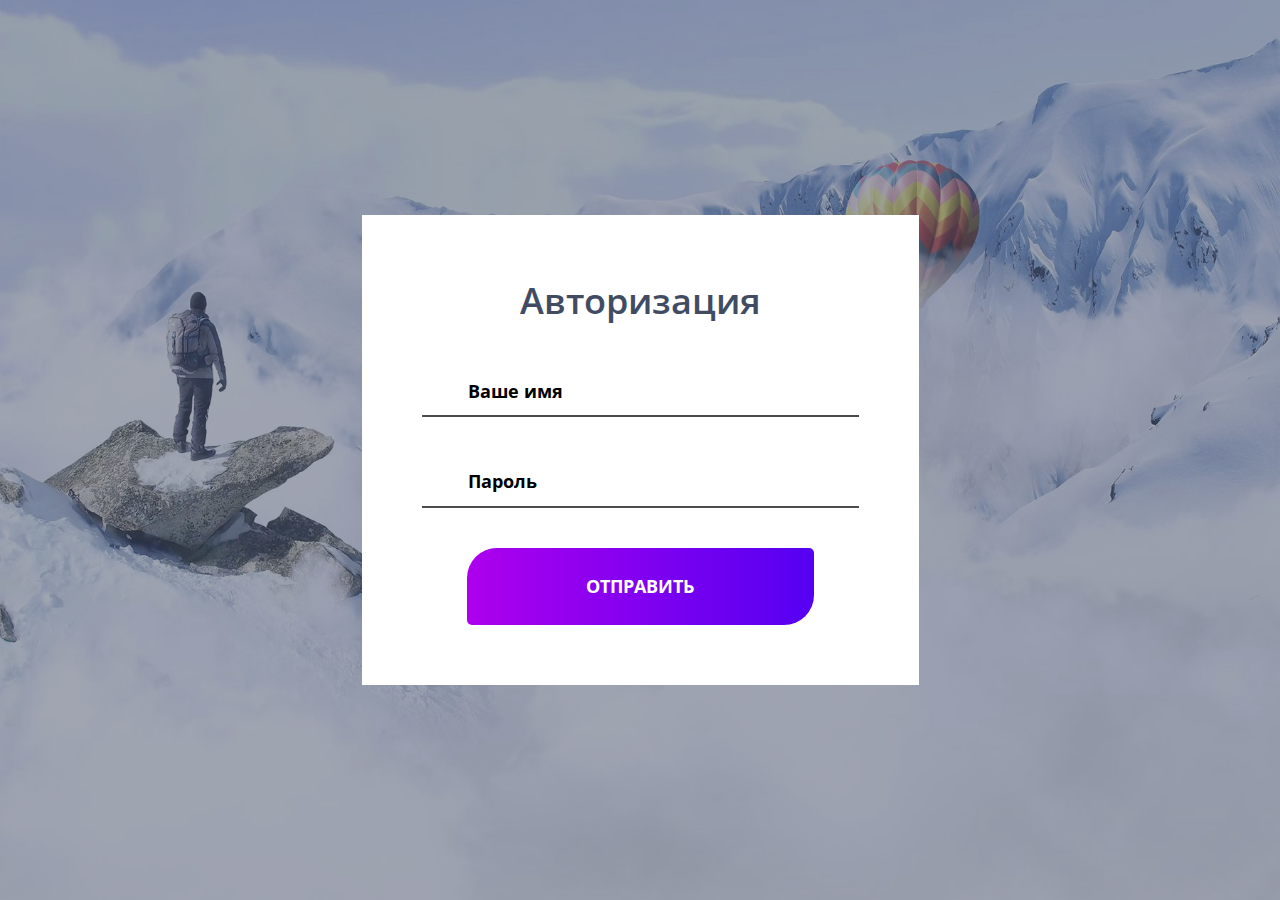
==== commit 31058e9c: "переделал под себя" ====
--- a/admin/index.html
+++ b/admin/index.html
@@ -1 +1 @@
-<!DOCTYPE html><!DOCTYPE html><html lang="ru"><head><meta charset="UTF-8"><meta name="viewport" content="width=device-width, initial-scale=1.0"><meta http-equiv="X-UA-Compatible" content="ie=edge"><title>Portfolio | admin</title><link href="/admin.50ca2acff0698b684427.css" rel="stylesheet"></head><body><div class="wrapper admin-wrapper"><div class="maincontent admin-maincontent"><div id="app-root"></div></div></div><script type="text/javascript" src="/admin.a365b9b1e76f70eef6ee.build.js"></script></body></html>+<!DOCTYPE html><!DOCTYPE html><html lang="ru"><head><meta charset="UTF-8"><meta name="viewport" content="width=device-width, initial-scale=1.0"><meta http-equiv="X-UA-Compatible" content="ie=edge"><title>Portfolio | admin</title><link rel="shortcut icon" href="/favicon.png"><link href="/admin.234d6b336cb8dd573ee2.css" rel="stylesheet"></head><body><div class="wrapper admin-wrapper"><div class="maincontent admin-maincontent"><div id="app-root"></div></div></div><script type="text/javascript" src="/admin.d9dfb65c7c4447266a48.build.js"></script></body></html>--- a/admin.234d6b336cb8dd573ee2.css
+++ b/admin.234d6b336cb8dd573ee2.css
@@ -0,0 +1,2 @@
+@import url(https://fonts.googleapis.com/css?family=Open+Sans:300,400,600,700,800);
+/*! normalize.css v8.0.1 | MIT License | github.com/necolas/normalize.css */html{line-height:1.15;-webkit-text-size-adjust:100%}body{margin:0}main{display:block}h1{font-size:2em;margin:.67em 0}hr{-webkit-box-sizing:content-box;box-sizing:content-box;height:0;overflow:visible}pre{font-family:monospace,monospace;font-size:1em}a{background-color:transparent}abbr[title]{border-bottom:none;text-decoration:underline;-webkit-text-decoration:underline dotted;text-decoration:underline dotted}b,strong{font-weight:bolder}code,kbd,samp{font-family:monospace,monospace;font-size:1em}small{font-size:80%}sub,sup{font-size:75%;line-height:0;position:relative;vertical-align:baseline}sub{bottom:-.25em}sup{top:-.5em}img{border-style:none}button,input,optgroup,select,textarea{font-family:inherit;font-size:100%;line-height:1.15;margin:0}button,input{overflow:visible}button,select{text-transform:none}[type=button],[type=reset],[type=submit],button{-webkit-appearance:button}[type=button]::-moz-focus-inner,[type=reset]::-moz-focus-inner,[type=submit]::-moz-focus-inner,button::-moz-focus-inner{border-style:none;padding:0}[type=button]:-moz-focusring,[type=reset]:-moz-focusring,[type=submit]:-moz-focusring,button:-moz-focusring{outline:.0625rem dotted ButtonText}fieldset{padding:.35em .75em .625em}legend{-webkit-box-sizing:border-box;box-sizing:border-box;color:inherit;display:table;max-width:100%;padding:0;white-space:normal}progress{vertical-align:baseline}textarea{overflow:auto}[type=checkbox],[type=radio]{-webkit-box-sizing:border-box;box-sizing:border-box;padding:0}[type=number]::-webkit-inner-spin-button,[type=number]::-webkit-outer-spin-button{height:auto}[type=search]{-webkit-appearance:textfield;outline-offset:-.125rem}[type=search]::-webkit-search-decoration{-webkit-appearance:none}::-webkit-file-upload-button{-webkit-appearance:button;font:inherit}details{display:block}summary{display:list-item}[hidden],template{display:none}@media screen and (max-width:1200px){html{font-size:16px}}body,html{height:100%}body{font-family:Open Sans,Helvetica,sans-serif;font-size:1rem;line-height:1.42;-webkit-font-smoothing:antialiased;-moz-osx-font-smoothing:grayscale;color:#414c63}.wrapper{overflow:hidden;min-height:100%;position:relative;display:-webkit-box;display:-ms-flexbox;display:flex;-webkit-box-orient:vertical;-webkit-box-direction:normal;-ms-flex-direction:column;flex-direction:column}.container{margin:0 auto;max-width:92.5rem;width:95%}@media print,screen and (max-width:768px){.container{width:90%}}@media screen and (max-width:320px){.container{width:80%}}.fullscreen-section{height:100vh;min-height:40.625rem}button{border:0;cursor:pointer}*{-webkit-box-sizing:border-box;box-sizing:border-box}ul{padding:0;list-style:none}h1,h2,h3,h4,h5,h6,p,ul{margin:0}p{padding:0}button[type=button]{cursor:pointer;background-color:transparent}a{color:inherit;cursor:pointer;text-decoration:none}img{display:block;width:100%;height:100%}h1{font-size:4.5rem}h1,h2{font-weight:800}h2{font-size:2.25rem}@media print,screen and (max-width:768px){h2{font-size:1.875rem}}@media screen and (max-width:320px){h2{font-size:1.875rem}}h3{font-size:1.875rem}@media screen and (max-width:320px){h3{font-size:1.5rem}}.footer,.maincontent{-webkit-box-flex:0;-ms-flex:0 0 auto;flex:0 0 auto}.maincontent{-webkit-box-flex:1;-ms-flex:1 0 auto;flex:1 0 auto;height:100%;z-index:10;margin-bottom:23.4375rem;background-color:#fff}@media print,screen and (max-width:768px){.maincontent{margin-bottom:0}}.wrappersections{position:relative;background-repeat:no-repeat;background-position:50%;background-size:cover;width:100%;max-height:100%}@media print,screen and (max-width:768px){.wrappersections--home{background-image:url(/4d744786f91d1c30937a792c5aa43607.jpg)}}@media print,screen and (max-width:768px){.wrappersections--end{background-image:url(/1f6348ad1bc5ffa3890c6a63c4afa3db.jpg)}}@media screen and (max-width:1200px){.wrappersections--end .container{width:91%}}.span-block{display:block}@media screen and (max-width:540px){.span-block{display:inline}}@media screen and (max-width:480px){.span-block{display:block}}@-webkit-keyframes Scale-Up-Down{0%{-webkit-transform:scale(1.05);transform:scale(1.05)}35%{-webkit-transform:scale(.8);transform:scale(.8)}to{-webkit-transform:scale(1.05);transform:scale(1.05)}}@keyframes Scale-Up-Down{0%{-webkit-transform:scale(1.05);transform:scale(1.05)}35%{-webkit-transform:scale(.8);transform:scale(.8)}to{-webkit-transform:scale(1.05);transform:scale(1.05)}}@-webkit-keyframes Up-Down{0%{-webkit-transform:translateY(0);transform:translateY(0)}to{-webkit-transform:translateY(15%);transform:translateY(15%)}}@keyframes Up-Down{0%{-webkit-transform:translateY(0);transform:translateY(0)}to{-webkit-transform:translateY(15%);transform:translateY(15%)}}@-webkit-keyframes RotateBall{0%{-webkit-transform:rotate(-1deg);transform:rotate(-1deg)}to{-webkit-transform:rotate(1deg);transform:rotate(1deg)}}@keyframes RotateBall{0%{-webkit-transform:rotate(-1deg);transform:rotate(-1deg)}to{-webkit-transform:rotate(1deg);transform:rotate(1deg)}}.slide-move{-webkit-transition:-webkit-transform .5s;transition:-webkit-transform .5s;transition:transform .5s;transition:transform .5s,-webkit-transform .5s}.slide2-enter-active,.slide2-leave-active{-webkit-transition:1s;transition:1s}.slide2-leave{margin-top:0}.slide2-leave-to{margin-top:-6.25rem}.slide2-enter{opacity:0}.slide2-enter-to{opacity:1}.slide2-move{-webkit-transition:-webkit-transform 1s;transition:-webkit-transform 1s;transition:transform 1s;transition:transform 1s,-webkit-transform 1s}@-webkit-keyframes fromRight{0%{-webkit-transform:translateX(100%);transform:translateX(100%);opacity:0}to{-webkit-transform:translateX(0);transform:translateX(0);opacity:1}}@keyframes fromRight{0%{-webkit-transform:translateX(100%);transform:translateX(100%);opacity:0}to{-webkit-transform:translateX(0);transform:translateX(0);opacity:1}}@-webkit-keyframes fromLeft{0%{opacity:0}to{opacity:1}}@keyframes fromLeft{0%{opacity:0}to{opacity:1}}@-webkit-keyframes opacityElement{0%{opacity:0}to{opacity:1}}@keyframes opacityElement{0%{opacity:0}to{opacity:1}}.opacityZero{opacity:0}.opacityOne{opacity:1}@-webkit-keyframes slideInUpRight{0%{-webkit-transform:translate3d(100%,-50%,0);transform:translate3d(100%,-50%,0);opacity:0}to{-webkit-transform:translateZ(0);transform:translateZ(0);opacity:1}}@keyframes slideInUpRight{0%{-webkit-transform:translate3d(100%,-50%,0);transform:translate3d(100%,-50%,0);opacity:0}to{-webkit-transform:translateZ(0);transform:translateZ(0);opacity:1}}.slideInUpRight{-webkit-animation:slideInUpRight .8s;animation:slideInUpRight .8s}@-webkit-keyframes slideInUp{0%{-webkit-transform:translate3d(0,-100%,0);transform:translate3d(0,-100%,0);opacity:0}to{-webkit-transform:translateZ(0);transform:translateZ(0);opacity:1}}@keyframes slideInUp{0%{-webkit-transform:translate3d(0,-100%,0);transform:translate3d(0,-100%,0);opacity:0}to{-webkit-transform:translateZ(0);transform:translateZ(0);opacity:1}}.slideInUp{-webkit-animation:slideInUp .8s;animation:slideInUp .8s}@-webkit-keyframes slideInDown{0%{-webkit-transform:translate3d(0,100%,0);transform:translate3d(0,100%,0);opacity:0}to{-webkit-transform:translateZ(0);transform:translateZ(0);opacity:1}}@keyframes slideInDown{0%{-webkit-transform:translate3d(0,100%,0);transform:translate3d(0,100%,0);opacity:0}to{-webkit-transform:translateZ(0);transform:translateZ(0);opacity:1}}.slideInDown{-webkit-animation:slideInDown .8s;animation:slideInDown .8s}@-webkit-keyframes slideInLeft{0%{-webkit-transform:translate3d(-100%,0,0);transform:translate3d(-100%,0,0);opacity:0}to{-webkit-transform:translateZ(0);transform:translateZ(0);opacity:1}}@keyframes slideInLeft{0%{-webkit-transform:translate3d(-100%,0,0);transform:translate3d(-100%,0,0);opacity:0}to{-webkit-transform:translateZ(0);transform:translateZ(0);opacity:1}}.slideInLeft{-webkit-animation:slideInLeft .8s;animation:slideInLeft .8s}@-webkit-keyframes slideInRight{0%{-webkit-transform:translate3d(100%,0,0);transform:translate3d(100%,0,0);opacity:0}to{-webkit-transform:translateZ(0);transform:translateZ(0);opacity:1}}@keyframes slideInRight{0%{-webkit-transform:translate3d(100%,0,0);transform:translate3d(100%,0,0);opacity:0}to{-webkit-transform:translateZ(0);transform:translateZ(0);opacity:1}}.slideInRight{-webkit-animation:slideInRight .8s;animation:slideInRight .8s}@-webkit-keyframes fadeInDown{0%{-webkit-transform:translateXY(100%,0);transform:translateXY(100%,0);opacity:0}to{-webkit-transform:translateXY(0,0);transform:translateXY(0,0);opacity:1}}@keyframes fadeInDown{0%{-webkit-transform:translateXY(100%,0);transform:translateXY(100%,0);opacity:0}to{-webkit-transform:translateXY(0,0);transform:translateXY(0,0);opacity:1}}.fadeInDown{-webkit-animation:fadeInDown .8s;animation:fadeInDown .8s}@-webkit-keyframes slideInRight3d{0%{-webkit-transform:translate3d(100%,0,-100%);transform:translate3d(100%,0,-100%);opacity:0}to{-webkit-transform:translateZ(0);transform:translateZ(0);opacity:1}}@keyframes slideInRight3d{0%{-webkit-transform:translate3d(100%,0,-100%);transform:translate3d(100%,0,-100%);opacity:0}to{-webkit-transform:translateZ(0);transform:translateZ(0);opacity:1}}.slideInRight3D{-webkit-animation:slideInRight3D .8s;animation:slideInRight3D .8s}.zoomInDown{-webkit-animation:zoomInDown .8s;animation:zoomInDown .8s}.zoomInUp{-webkit-animation:zoomInUp .8s;animation:zoomInUp .8s}.menu__list{display:-webkit-box;display:-ms-flexbox;display:flex}.menu__item:last-child{margin-right:0}.menu__link{display:inline-block;padding:2.5rem 2rem;border-bottom:3px solid transparent;-webkit-transition:border-bottom-color .2s;transition:border-bottom-color .2s}.menu__link.active,.menu__link:hover{color:#5500f2;font-weight:700;border-bottom-color:#5500f2}.menu__link:after{display:block;content:attr(title);font-weight:700;height:0;overflow:hidden;visibility:hidden}@media screen and (max-width:1200px){.menu__link{white-space:nowrap;padding:2.5rem 1.8125rem}}.form__elem.is-error .form__elem-container{position:relative;border-bottom-color:#cd1515}.form__elem.is-error .form__elem-container--user:before{background:url("data:image/svg+xml;charset=utf-8,%3Csvg xmlns='http://www.w3.org/2000/svg' viewBox='0 0 482.9 482.9' fill='%23cd1515' width='30' height='30'%3E%3Cpath d='M239.7 260.2h3.2c29.3-.5 53-10.8 70.5-30.5 38.5-43.4 32.1-117.8 31.4-124.9-2.5-53.3-27.7-78.8-48.5-90.7C280.8 5.2 262.7.4 242.5 0h-1.7c-11.1 0-32.9 1.8-53.8 13.7-21 11.9-46.6 37.4-49.1 91.1-.7 7.1-7.1 81.5 31.4 124.9 17.4 19.7 41.1 30 70.4 30.5zm-75.1-152.9c0-.3.1-.6.1-.8 3.3-71.7 54.2-79.4 76-79.4h1.2c27 .6 72.9 11.6 76 79.4 0 .3 0 .6.1.8.1.7 7.1 68.7-24.7 104.5-12.6 14.2-29.4 21.2-51.5 21.4h-1c-22-.2-38.9-7.2-51.4-21.4-31.7-35.6-24.9-103.9-24.8-104.5z'/%3E%3Cpath d='M446.8 383.6v-.3c0-.8-.1-1.6-.1-2.5-.6-19.8-1.9-66.1-45.3-80.9-.3-.1-.7-.2-1-.3-45.1-11.5-82.6-37.5-83-37.8-6.1-4.3-14.5-2.8-18.8 3.3-4.3 6.1-2.8 14.5 3.3 18.8 1.7 1.2 41.5 28.9 91.3 41.7 23.3 8.3 25.9 33.2 26.6 56 0 .9 0 1.7.1 2.5.1 9-.5 22.9-2.1 30.9-16.2 9.2-79.7 41-176.3 41-96.2 0-160.1-31.9-176.4-41.1-1.6-8-2.3-21.9-2.1-30.9 0-.8.1-1.6.1-2.5.7-22.8 3.3-47.7 26.6-56 49.8-12.8 89.6-40.6 91.3-41.7 6.1-4.3 7.6-12.7 3.3-18.8-4.3-6.1-12.7-7.6-18.8-3.3-.4.3-37.7 26.3-83 37.8-.4.1-.7.2-1 .3-43.4 14.9-44.7 61.2-45.3 80.9 0 .9 0 1.7-.1 2.5v.3c-.1 5.2-.2 31.9 5.1 45.3 1 2.6 2.8 4.8 5.2 6.3 3 2 74.9 47.8 195.2 47.8s192.2-45.9 195.2-47.8c2.3-1.5 4.2-3.7 5.2-6.3 5-13.3 4.9-40 4.8-45.2z'/%3E%3C/svg%3E") no-repeat}.form__elem.is-error .form__elem-container--envelope:before{background:url("data:image/svg+xml;charset=utf-8,%3Csvg xmlns='http://www.w3.org/2000/svg' viewBox='0 0 483.3 483.3' fill='%23cd1515' width='30' height='30'%3E%3Cpath d='M424.3 57.75H59.1c-32.6 0-59.1 26.5-59.1 59.1v249.6c0 32.6 26.5 59.1 59.1 59.1h365.1c32.6 0 59.1-26.5 59.1-59.1v-249.5c.1-32.6-26.4-59.2-59-59.2zm32.1 308.7c0 17.7-14.4 32.1-32.1 32.1H59.1c-17.7 0-32.1-14.4-32.1-32.1v-249.5c0-17.7 14.4-32.1 32.1-32.1h365.1c17.7 0 32.1 14.4 32.1 32.1v249.5h.1z'/%3E%3Cpath d='M304.8 238.55l118.2-106c5.5-5 6-13.5 1-19.1-5-5.5-13.5-6-19.1-1l-163 146.3-31.8-28.4c-.1-.1-.2-.2-.2-.3-.7-.7-1.4-1.3-2.2-1.9L78.3 112.35c-5.6-5-14.1-4.5-19.1 1.1-5 5.6-4.5 14.1 1.1 19.1l119.6 106.9-119.1 111.5c-5.4 5.1-5.7 13.6-.6 19.1 2.7 2.8 6.3 4.3 9.9 4.3 3.3 0 6.6-1.2 9.2-3.6l120.9-113.1 32.8 29.3c2.6 2.3 5.8 3.4 9 3.4s6.5-1.2 9-3.5l33.7-30.2 120.2 114.2c2.6 2.5 6 3.7 9.3 3.7 3.6 0 7.1-1.4 9.8-4.2 5.1-5.4 4.9-14-.5-19.1l-118.7-112.7z'/%3E%3C/svg%3E") no-repeat}.form__elem.is-error .form__elem-container--message:before{background:url("data:image/svg+xml;charset=utf-8,%3Csvg xmlns='http://www.w3.org/2000/svg' width='30' height='30' viewBox='0 0 612 612' fill='%23cd1515'%3E%3Cpath d='M401.625 325.125h-191.25c-10.557 0-19.125 8.568-19.125 19.125s8.568 19.125 19.125 19.125h191.25c10.557 0 19.125-8.568 19.125-19.125s-8.568-19.125-19.125-19.125zm38.25-114.75h-267.75c-10.557 0-19.125 8.568-19.125 19.125s8.568 19.125 19.125 19.125h267.75c10.557 0 19.125-8.568 19.125-19.125s-8.568-19.125-19.125-19.125zM306 0C137.012 0 0 119.875 0 267.75c0 84.514 44.848 159.751 114.75 208.826V612l134.047-81.339c18.552 3.061 37.638 4.839 57.203 4.839 169.008 0 306-119.875 306-267.75S475.008 0 306 0zm0 497.25c-22.338 0-43.911-2.601-64.643-7.019l-90.041 54.123 1.205-88.701C83.5 414.133 38.25 345.513 38.25 267.75c0-126.741 119.875-229.5 267.75-229.5s267.75 102.759 267.75 229.5S453.875 497.25 306 497.25z'/%3E%3C/svg%3E") no-repeat}.form__elem.is-error .form__tooltip{display:initial;position:absolute;padding:1.25rem 1.375rem;background-color:#cd1515;top:100%;left:3rem}.form__elem.is-error .form__tooltip.email .form__tooltip-text{white-space:normal}.form__elem.is-error .form__tooltip-text{position:relative;white-space:nowrap;color:#fff;font-size:.875rem;font-weight:400}.form__elem.is-error .form__tooltip-text:before{content:"";display:inline-block;position:absolute;width:1.25rem;height:1.25rem;background-color:#cd1515;bottom:100%;left:10%;-webkit-transform:translateY(-50%) rotate(45deg);transform:translateY(-50%) rotate(45deg)}.form__elem.is-error .form__elem-input{border-bottom-color:#cd1515}.form__tooltip,.modal{display:none}.modal{position:fixed;top:0;bottom:0;left:0;right:0;z-index:1000;background-color:rgba(45,60,78,.9)}.modal.show{display:block}.modal__window{position:fixed;display:-webkit-box;display:-ms-flexbox;display:flex;-webkit-box-orient:vertical;-webkit-box-direction:normal;-ms-flex-direction:column;flex-direction:column;max-width:80%;padding:3.75rem 6.25rem;left:50%;top:50%;-webkit-transform:translate(-50%,-50%);transform:translate(-50%,-50%);background-color:#fff}@media screen and (max-width:1200px){.modal__window{padding:4vh 5vw}}.modal__title{color:#414c63;font-size:2.25rem;text-align:center;font-weight:600;margin-bottom:1.875rem}@media print,screen and (max-width:768px){.modal__title{font-size:4.5vw}}.modal__button{margin:0 auto}@media print,screen and (max-width:768px){.modal__button{width:40vw}}.modal__tooltip{position:fixed;display:none;-ms-flex-wrap:nowrap;flex-wrap:nowrap;-webkit-box-align:center;-ms-flex-align:center;align-items:center;-webkit-box-pack:justify;-ms-flex-pack:justify;justify-content:space-between;max-width:80%;padding:1.875rem;bottom:0;left:50%;-webkit-transform:translateX(-50%);transform:translateX(-50%)}.modal__tooltip.green{background-color:#4bb133}.modal__tooltip.brown{background-color:#b18333}.modal__tooltip.red{background-color:#b13333}.modal__tooltip.show{display:-webkit-box;display:-ms-flexbox;display:flex}.modal__tooltip-text{color:#fff;font-size:1.125rem;font-weight:600;margin-right:4.875rem}@media print,screen and (max-width:768px){.modal__tooltip-text{font-size:2vw;margin-right:3vw}}.modal__tooltip-close{cursor:pointer;width:1.25rem;height:1.25rem;background:url("data:image/svg+xml;charset=utf-8,%3Csvg xmlns='http://www.w3.org/2000/svg' viewBox='0 0 174.239 174.239' fill='%23fff'%3E%3Cpath d='M146.537 1.047a3.6 3.6 0 0 0-5.077 0L89.658 52.849a3.6 3.6 0 0 1-5.077 0L32.78 1.047a3.6 3.6 0 0 0-5.077 0L1.047 27.702a3.6 3.6 0 0 0 0 5.077l51.802 51.802a3.6 3.6 0 0 1 0 5.077L1.047 141.46a3.6 3.6 0 0 0 0 5.077l26.655 26.655a3.6 3.6 0 0 0 5.077 0l51.802-51.802a3.6 3.6 0 0 1 5.077 0l51.801 51.801a3.6 3.6 0 0 0 5.077 0l26.655-26.655a3.6 3.6 0 0 0 0-5.077L121.39 89.658a3.6 3.6 0 0 1 0-5.077l51.801-51.801a3.6 3.6 0 0 0 0-5.077L146.537 1.047z'/%3E%3C/svg%3E") 50% no-repeat/contain}.about__title{display:-webkit-box;display:-ms-flexbox;display:flex;-webkit-box-align:center;-ms-flex-align:center;align-items:center;margin-bottom:3.75rem}@media screen and (max-width:320px){.about__title{-webkit-box-orient:vertical;-webkit-box-direction:normal;-ms-flex-direction:column;flex-direction:column;-webkit-box-align:start;-ms-flex-align:start;align-items:flex-start;padding:0 3%}}.about__title .title{margin-right:3.75rem}@media print,screen and (max-width:768px){.about__title .title{margin-right:1.75rem}}@media screen and (max-width:320px){.about__title .title{margin-right:0;margin-bottom:.9375rem}}.about__button-add .button--add{margin-right:.875rem}.about__button{color:#383bcf;font-size:1rem;font-weight:700}.avatar{padding:1.25rem 0}.avatar__block{width:2.9375rem;height:2.9375rem;border-radius:50%;overflow:hidden}.avatar-edit__image,.avatar-load__image{position:relative;cursor:pointer;border-radius:100%;width:12.5rem;height:12.5rem;overflow:hidden;background-color:rgba(65,76,99,.23);margin-bottom:1.6875rem}.avatar-edit__image:before,.avatar-load__image:before{content:"";display:inline-block;width:100%;height:100%;position:absolute;top:50%;left:50%;-webkit-transform:translate(-50%,-50%) scale(.55);transform:translate(-50%,-50%) scale(.55);background:url("data:image/svg+xml;charset=utf-8,%3Csvg xmlns='http://www.w3.org/2000/svg' viewBox='0 0 350 350' fill='%23fff'%3E%3Cpath d='M175 171.173c38.914 0 70.463-38.318 70.463-85.586C245.463 38.318 235.105 0 175 0s-70.465 38.318-70.465 85.587c0 47.268 31.549 85.586 70.465 85.586zM41.909 301.853c-.012-2.882-.024-.812 0 0zm266.176 2.251c.038-.789.013-5.474 0 0z'/%3E%3Cpath d='M307.935 298.397c-1.305-82.342-12.059-105.805-94.352-120.657 0 0-11.584 14.761-38.584 14.761s-38.586-14.761-38.586-14.761C55.018 192.43 43.61 215.545 42.11 295.722c-.123 6.547-.18 6.891-.202 6.131.005 1.424.011 4.058.011 8.651 0 0 19.592 39.496 133.08 39.496 113.486 0 133.08-39.496 133.08-39.496 0-2.951.002-5.003.005-6.399-.022.47-.066-.441-.149-5.708z'/%3E%3C/svg%3E") 50% no-repeat/contain}@media screen and (max-width:320px){.avatar-edit__image,.avatar-load__image{margin:0 auto 1.875rem}}.avatar-edit__button,.avatar-load__button{width:100%;text-align:center;color:#4b6fd7;font-size:1rem;font-weight:600}.avatar__block--reviews{border-radius:50%;background:transparent;position:relative;overflow:hidden}.avatar__block--reviews .avatar__image{width:100%;height:100%;-o-object-fit:cover;object-fit:cover}.avatar__block--reviews .avatar__image.filled{background:50% no-repeat/cover}.avatar-change__file{display:none;position:absolute;visibility:hidden;overflow:hidden}.avatar-edit__image{padding:0}.avatar-edit__image:before{display:none}.avatar-edit__image .avatar__block{width:12.5rem;height:12.5rem}.button{cursor:pointer;background-repeat:no-repeat;background-position:50%}.button--add{-ms-flex-negative:0;flex-shrink:0;font-size:1rem;color:#fff;border-radius:50%;width:1.25rem;height:1.25rem;background-image:-webkit-gradient(linear,left top,right top,from(#006aed),to(#3f35cb));background-image:linear-gradient(90deg,#006aed,#3f35cb)}.button--apply{background:url("data:image/svg+xml;charset=utf-8,%3Csvg xmlns='http://www.w3.org/2000/svg' viewBox='0 0 342.357 342.357' fill='%2300d70a'%3E%3Cpath d='M290.04 33.286L118.861 204.427l-66.541-66.52L0 190.226l118.862 118.845L342.357 85.606z'/%3E%3C/svg%3E") 50% no-repeat/contain;width:1.0625rem;height:1.0625rem;margin-right:1.25rem}@media print,screen and (max-width:768px){.button--apply{margin-right:.625rem}}.button--discard{background:url("data:image/svg+xml;charset=utf-8,%3Csvg xmlns='http://www.w3.org/2000/svg' viewBox='0 0 1000 1000' fill='%23bf2929'%3E%3Cpath d='M585.8 500l385.9-385.9c24.5-24.5 24.5-61.3 0-85.8s-61.3-24.5-85.8 0L500 414.3 114.1 28.4c-24.5-24.5-61.2-24.5-85.8 0-24.5 24.5-24.5 61.3 0 85.8L411.2 500 28.4 885.9c-24.5 24.5-24.5 61.3 0 85.8 9.2 12.3 27.6 18.4 42.9 18.4 15.3 0 30.6-6.1 42.9-18.4L500 585.8l385.9 385.9c12.3 12.3 27.6 18.4 42.9 18.4s30.6-6.1 42.9-18.4c24.5-24.5 24.5-61.3 0-85.8L585.8 500z'/%3E%3C/svg%3E") 50% no-repeat/contain}.button--discard,.button--edit{width:1.0625rem;height:1.0625rem}.button--edit{margin-right:1.25rem;background:url("data:image/svg+xml;charset=utf-8,%3Csvg xmlns='http://www.w3.org/2000/svg' width='528.899' height='528.899' fill='rgba(204, 204, 204,.95)'%3E%3Cpath d='M328.883 89.125l107.59 107.589-272.34 272.34L56.604 361.465l272.279-272.34zm189.23-25.948l-47.981-47.981c-18.543-18.543-48.653-18.543-67.259 0l-45.961 45.961 107.59 107.59 53.611-53.611c14.382-14.383 14.382-37.577 0-51.959zM.3 512.69c-1.958 8.812 5.998 16.708 14.811 14.565l119.891-29.069L27.473 390.597.3 512.69z'/%3E%3C/svg%3E") 50% no-repeat/contain}.button--delete{background:url("data:image/svg+xml;charset=utf-8,%3Csvg xmlns='http://www.w3.org/2000/svg' width='459' height='459' fill='rgba(204, 204, 204,.95)'%3E%3Cpath d='M76.5 408c0 28.05 22.95 51 51 51h204c28.05 0 51-22.95 51-51V102h-306v306zM408 25.5h-89.25L293.25 0h-127.5l-25.5 25.5H51v51h357v-51z'/%3E%3C/svg%3E") 50% no-repeat/contain;width:1.0625rem;height:1.0625rem}.button.button--save,.button.image-load__button{text-transform:uppercase;font-size:1rem;font-weight:700;color:#fff;padding:1.25rem 3.125rem;border-radius:30px 30px;background-image:-webkit-gradient(linear,left top,right top,from(#006aed),to(#3f35cb));background-image:linear-gradient(90deg,#006aed,#3f35cb)}.button.button--cancel{margin-right:3.6875rem;color:#4b6fd7;font-size:1rem;font-weight:600}@media screen and (max-width:320px){.button.button--cancel{margin-right:1.25rem}}.btn-container__add{cursor:pointer;display:-webkit-box;display:-ms-flexbox;display:flex;-webkit-box-align:center;-ms-flex-align:center;align-items:center;-webkit-box-pack:center;-ms-flex-pack:center;justify-content:center;-webkit-box-orient:vertical;-webkit-box-direction:normal;-ms-flex-direction:column;flex-direction:column;color:#fff}@media screen and (max-width:320px){.btn-container__add{-webkit-box-orient:horizontal;-webkit-box-direction:normal;-ms-flex-direction:row;flex-direction:row}}.btn-container__add-button{font-size:4.5rem;font-weight:300;border:2px solid #fff;border-radius:100%;padding:1.625rem 3.5rem;margin-bottom:1.875rem}@media screen and (max-width:320px){.btn-container__add-button{font-size:1.5rem;padding:.5625rem 1.25rem;margin-bottom:0;margin-right:1.375rem}}.btn-container__add-title{text-align:center;font-weight:700;line-height:1.875rem}@media screen and (max-width:320px){.btn-container__add-title{white-space:nowrap}.btn-container__add-title span{display:inline}}.btns-wrap{display:-webkit-box;display:-ms-flexbox;display:flex;-webkit-box-align:center;-ms-flex-align:center;align-items:center;-webkit-box-pack:justify;-ms-flex-pack:justify;justify-content:space-between;width:100%}@media screen and (max-width:320px){.btns-wrap{margin-bottom:1.6875rem}}.btns{cursor:pointer;display:-webkit-box;display:-ms-flexbox;display:flex;-webkit-box-align:center;-ms-flex-align:center;align-items:center}.btns:before{content:attr(data-text);display:block;font-size:1rem;font-weight:400;color:#414c63;margin-right:.6875rem}.btns .button{font-size:1rem;font-weight:600;color:rgba(65,76,99,.5)}.btns .button--edit{background:url("data:image/svg+xml;charset=utf-8,%3Csvg xmlns='http://www.w3.org/2000/svg' width='528.899' height='528.899' fill='%234b6fd7'%3E%3Cpath d='M328.883 89.125l107.59 107.589-272.34 272.34L56.604 361.465l272.279-272.34zm189.23-25.948l-47.981-47.981c-18.543-18.543-48.653-18.543-67.259 0l-45.961 45.961 107.59 107.59 53.611-53.611c14.382-14.383 14.382-37.577 0-51.959zM.3 512.69c-1.958 8.812 5.998 16.708 14.811 14.565l119.891-29.069L27.473 390.597.3 512.69z'/%3E%3C/svg%3E") 50% no-repeat/contain}@media screen and (max-width:320px){.btns{font-size:.875rem}}.form{height:100%;background-color:#fff;padding:1.875rem 1.25rem}.form .form__elem--number{-webkit-box-align:center;-ms-flex-align:center;align-items:center}.form .form__elem--number,.form__wrapper{display:-webkit-box;display:-ms-flexbox;display:flex}.form__wrapper{-webkit-box-orient:vertical;-webkit-box-direction:normal;-ms-flex-direction:column;flex-direction:column;-webkit-box-pack:justify;-ms-flex-pack:justify;justify-content:space-between;height:100%}.form__header{border-bottom:1px solid hsla(0,0%,80%,.95)}.form__header .form__elem-container{display:-webkit-box;display:-ms-flexbox;display:flex;-webkit-box-pack:justify;-ms-flex-pack:justify;justify-content:space-between;-webkit-box-align:center;-ms-flex-align:center;align-items:center}.form__header .form__elem-input{min-width:17.0625rem}@media print,screen and (max-width:768px){.form__header .form__elem-input{min-width:13.625rem}}.form__elem-input,.form__elem-read{padding:.875rem 0;margin-bottom:.875rem;border:none;border-bottom:2px solid #000;font-size:1.125rem;font-weight:600}.form__elem-input::-webkit-input-placeholder,.form__elem-read::-webkit-input-placeholder{color:hsla(0,0%,80%,.95)}.form__elem-input::-moz-placeholder,.form__elem-read::-moz-placeholder{color:hsla(0,0%,80%,.95)}.form__elem-input:-ms-input-placeholder,.form__elem-read:-ms-input-placeholder{color:hsla(0,0%,80%,.95)}.form__elem-input::-ms-input-placeholder,.form__elem-read::-ms-input-placeholder{color:hsla(0,0%,80%,.95)}.form__elem-input::placeholder,.form__elem-read::placeholder{color:hsla(0,0%,80%,.95)}@media print,screen and (max-width:768px){.form__elem-input,.form__elem-read{font-size:1rem}}.form__elem-read{margin-bottom:0;border-bottom:1px solid transparent}.form__elem-read.form__elem-read--percent{padding:0;margin:0}.form__elem-btns .button--edit{margin-right:.9375rem}.form__footer{-ms-flex-item-align:end;align-self:flex-end}.form__footer .form__elem-container{display:-webkit-box;display:-ms-flexbox;display:flex;-webkit-box-align:center;-ms-flex-align:center;align-items:center;position:relative}.form__footer .form__elem-input:first-child{margin-right:.625rem;padding-left:1.25rem}@media print,screen and (max-width:768px){.form__footer .form__elem-input:first-child{width:60%;padding-left:.3125rem}}@media screen and (max-width:320px){.form__footer .form__elem-input:first-child{width:50%}}.form__footer .form__elem-percent{margin-right:2rem}.form__footer .form__elem-percent .form__elem-input{margin-right:0;width:4.0625rem}@media print,screen and (max-width:768px){.form__footer .form__elem-percent .form__elem-input{width:2.3125rem}}.form__footer .form__elem-percent:after{content:"%";display:inline;padding:.75rem .625rem .75rem 0;font-size:1rem;font-weight:400;color:hsla(0,0%,80%,.95);border-bottom:2px solid #000}@media print,screen and (max-width:768px){.form__footer .form__elem-percent:after{padding-right:0}}@media print,screen and (max-width:768px){.form__footer .form__elem-percent{margin-right:.9375rem}}.form__footer .button--add{font-size:1.875rem;width:2.5rem;height:2.5rem}.form__footer .form__tooltip{display:initial;position:absolute;padding:.625rem 1.375rem;background-color:#cd1515;top:100%;left:0;opacity:0;-webkit-transition:opacity .3s;transition:opacity .3s}.form__footer .form__tooltip.is-error{opacity:1}.form__footer .form__tooltip .form__tooltip-text{position:relative;white-space:nowrap;color:#fff;font-size:.875rem;font-weight:400}.form__footer .form__tooltip .form__tooltip-text:before{content:"";display:inline-block;position:absolute;width:1.25rem;height:1.25rem;background-color:#cd1515;top:-50%;left:10%;-webkit-transform:translateY(-50%) rotate(45deg);transform:translateY(-50%) rotate(45deg)}.form-edit{background-color:#fff;padding:1.875rem 1.25rem;-webkit-box-shadow:0 0 .5rem 0 hsla(0,0%,80%,.95);box-shadow:0 0 .5rem 0 hsla(0,0%,80%,.95);margin-bottom:2rem;margin-right:0}@media print,screen and (max-width:768px){.form-edit{max-width:44.375rem}}@media screen and (max-width:320px){.form-edit{padding:1.875rem 0}}.form-edit__title-box{border-bottom:1px solid hsla(0,0%,80%,.95);padding-bottom:1.875rem;margin-bottom:3.125rem}@media screen and (max-width:320px){.form-edit__title-box{padding:0 3% 1.875rem}}.form-edit__wrapper{padding:0 .625rem;display:-webkit-box;display:-ms-flexbox;display:flex}@media print,screen and (max-width:768px){.form-edit__wrapper{-webkit-box-orient:vertical;-webkit-box-direction:normal;-ms-flex-direction:column;flex-direction:column;padding:0 6.875rem}}@media screen and (max-width:320px){.form-edit__wrapper{max-width:20rem;padding:0 3%}}.form-edit__side{-webkit-box-flex:1;-ms-flex:1;flex:1}.form-edit__side.form-edit__side--left{display:-webkit-box;display:-ms-flexbox;display:flex;-webkit-box-orient:vertical;-webkit-box-direction:normal;-ms-flex-direction:column;flex-direction:column;margin-right:1.8125rem}@media print,screen and (max-width:768px){.form-edit__side.form-edit__side--left{margin-right:0;text-align:center;margin-bottom:3.6875rem}}@media screen and (max-width:320px){.form-edit__side.form-edit__side--left{margin-bottom:2.8125rem}}.form-edit__side .form__elem-container{position:relative}.form-edit__side .form__tooltip{display:initial;position:absolute;padding:.625rem .6875rem;background-color:#cd1515;top:77%;left:15%;opacity:0;-webkit-transition:opacity .3s;transition:opacity .3s}.form-edit__side .form__tooltip.form__tooltip--textarea{top:88%}.form-edit__side .form__tooltip.form__tooltip--photo{top:105%;left:0}.form-edit__side .form__tooltip.is-error{opacity:1}.form-edit__side .form__tooltip .form__tooltip-text{position:relative;white-space:nowrap;color:#fff;font-size:.875rem;font-weight:400}.form-edit__side .form__tooltip .form__tooltip-text:before{content:"";display:inline-block;position:absolute;width:1.25rem;height:1.25rem;background-color:#cd1515;top:-47%;left:10%;-webkit-transform:translateY(-50%) rotate(45deg);transform:translateY(-50%) rotate(45deg)}.form--works{padding:0}.form--works .form__row--tags{margin-bottom:2.5rem}.form--works .form__elem:before{content:attr(data-text);display:block;font-size:1rem;font-weight:600;color:hsla(0,0%,80%,.95)}.form--works .form__elem .form__elem-input{margin-bottom:1.875rem}.form--works .form__elem .form__elem-input::-webkit-input-placeholder{color:#000}.form--works .form__elem .form__elem-input::-moz-placeholder{color:#000}.form--works .form__elem .form__elem-input:-ms-input-placeholder{color:#000}.form--works .form__elem .form__elem-input::-ms-input-placeholder{color:#000}.form--works .form__elem .form__elem-input::placeholder{color:#000}.form--works .form__elem .form__elem-textarea{width:100%;resize:none;height:9.0625rem;line-height:1.875rem;font-size:1rem;color:#000;font-weight:600;padding:.625rem 1.25rem;border:1px solid hsla(0,0%,80%,.95);margin-bottom:1.875rem}.form--works .form__elem .form__elem-textarea::-webkit-input-placeholder{color:#000}.form--works .form__elem .form__elem-textarea::-moz-placeholder{color:#000}.form--works .form__elem .form__elem-textarea:-ms-input-placeholder{color:#000}.form--works .form__elem .form__elem-textarea::-ms-input-placeholder{color:#000}.form--works .form__elem .form__elem-textarea::placeholder{color:#000}@media screen and (max-width:320px){.form--works .form__elem .form__elem-textarea{font-size:.875rem}}.form--works .form__elem .form__list--tags{display:-webkit-box;display:-ms-flexbox;display:flex;-ms-flex-wrap:wrap;flex-wrap:wrap}.form--works .form__elem .form__list--tags .form__item{display:-webkit-box;display:-ms-flexbox;display:flex;-webkit-box-align:center;-ms-flex-align:center;align-items:center;-ms-flex-wrap:nowrap;flex-wrap:nowrap;margin-right:.625rem;margin-bottom:.625rem}.form--works .form__elem .form__list--tags .form__item:last-child{margin-right:0}.form--works .form__elem .form__list--tags .button--tag{border-radius:30px 0 0 30px;font-size:.8125rem;font-weight:400;padding:.625rem 1rem;background-color:rgba(65,76,99,.2)}.form--works .form__elem .form__list--tags .button-tagdelete{padding:.3875rem .875rem .3875rem 0;background-color:rgba(65,76,99,.2);border-radius:0 30px 30px 0}.form--works .form__elem .form__list--tags .button--discard{background:url("data:image/svg+xml;charset=utf-8,%3Csvg xmlns='http://www.w3.org/2000/svg' viewBox='0 0 1000 1000'%3E%3Cpath d='M585.8 500l385.9-385.9c24.5-24.5 24.5-61.3 0-85.8s-61.3-24.5-85.8 0L500 414.3 114.1 28.4c-24.5-24.5-61.2-24.5-85.8 0-24.5 24.5-24.5 61.3 0 85.8L411.2 500 28.4 885.9c-24.5 24.5-24.5 61.3 0 85.8 9.2 12.3 27.6 18.4 42.9 18.4 15.3 0 30.6-6.1 42.9-18.4L500 585.8l385.9 385.9c12.3 12.3 27.6 18.4 42.9 18.4s30.6-6.1 42.9-18.4c24.5-24.5 24.5-61.3 0-85.8L585.8 500z'/%3E%3C/svg%3E") 50% no-repeat/contain;width:.9375rem;height:.9375rem}@media screen and (max-width:320px){.form--works .form__elem{font-size:.875rem}}.form--works .form__row--textarea .form__elem:before{margin-bottom:1.25rem}.form--works .form__elem-input{width:100%}.form--works .form__row--btns{text-align:right}@media print,screen and (max-width:768px){.form--works .form__row--btns{text-align:center}}@media screen and (max-width:320px){.form--works .form-edit__side-lefts{margin:0 auto}}@media screen and (max-width:320px){.form--works .form-edit__side-rights{width:92%}}@media screen and (max-width:320px){.form-edit--reviews{padding:0 3%;max-width:20rem}}@media print,screen and (max-width:768px){.form-edit--reviews .form-edit__wrapper{display:-webkit-box;display:-ms-flexbox;display:flex;-webkit-box-orient:horizontal;-webkit-box-direction:normal;-ms-flex-direction:row;flex-direction:row;padding:0 .3125rem}}@media screen and (max-width:320px){.form-edit--reviews .form-edit__wrapper{-webkit-box-orient:vertical;-webkit-box-direction:normal;-ms-flex-direction:column;flex-direction:column}}@media screen and (max-width:320px){.form-edit--reviews .form-edit__wrapper .form__wrapper{margin-bottom:1.875rem}}@media screen and (max-width:320px){.form-edit--reviews .form-edit__title-box{padding:1.875rem 0;margin-bottom:1.875rem}}.form-edit--reviews .form__elem{-webkit-box-flex:1;-ms-flex:1;flex:1;margin-right:1.875rem}@media print,screen and (max-width:768px){.form-edit--reviews .form__elem{margin-right:0}}.form-edit--reviews .form__elem:last-child{margin-right:0}.form-edit--reviews .form__elem:before{content:attr(data-text);display:block;font-size:1rem;font-weight:600;color:hsla(0,0%,80%,.95)}.form-edit--reviews .form__elem-container{position:relative}.form-edit--reviews .form__tooltip{display:initial;position:absolute;padding:.625rem .6875rem;background-color:#cd1515;top:96%;left:15%;opacity:0;-webkit-transition:opacity .3s;transition:opacity .3s}.form-edit--reviews .form__tooltip.form__tooltip--textarea{top:88%}.form-edit--reviews .form__tooltip.form__tooltip--photo{top:57%;left:2%}.form-edit--reviews .form__tooltip.is-error{opacity:1}.form-edit--reviews .form__tooltip .form__tooltip-text{position:relative;white-space:nowrap;color:#fff;font-size:.875rem;font-weight:400}.form-edit--reviews .form__tooltip .form__tooltip-text:before{content:"";display:inline-block;position:absolute;width:1.25rem;height:1.25rem;background-color:#cd1515;top:-47%;left:10%;-webkit-transform:translateY(-50%) rotate(45deg);transform:translateY(-50%) rotate(45deg)}@media print,screen and (max-width:768px){.form-edit--reviews .form-edit__left{margin-right:1.5625rem}}@media screen and (max-width:320px){.form-edit--reviews .form-edit__left{margin-bottom:3.125rem;margin-right:0}}.form-edit--reviews .form-edit__right{width:65%}@media print,screen and (max-width:768px){.form-edit--reviews .form-edit__right{width:100%}}.form-edit--reviews .form-edit__right .form{padding-top:0}@media print,screen and (max-width:768px){.form-edit--reviews .form-edit__right .form{padding:0}}.form-edit--reviews .form-edit__right .form__row--inputs{display:-webkit-box;display:-ms-flexbox;display:flex}@media print,screen and (max-width:768px){.form-edit--reviews .form-edit__right .form__row--inputs{-webkit-box-orient:vertical;-webkit-box-direction:normal;-ms-flex-direction:column;flex-direction:column}}.form-edit--reviews .form__elem-input{width:100%}.form-edit--reviews .form__elem-input::-webkit-input-placeholder{color:#000}.form-edit--reviews .form__elem-input::-moz-placeholder{color:#000}.form-edit--reviews .form__elem-input:-ms-input-placeholder{color:#000}.form-edit--reviews .form__elem-input::-ms-input-placeholder{color:#000}.form-edit--reviews .form__elem-input::placeholder{color:#000}@media print,screen and (max-width:768px){.form-edit--reviews .form__elem-input{width:70%}}@media screen and (max-width:320px){.form-edit--reviews .form__elem-input{width:100%}}.form-edit--reviews .form__elem-textarea{width:100%;resize:none;height:9.0625rem;line-height:1.875rem;font-size:1rem;color:#000;font-weight:600;padding:.625rem 1.25rem;border:1px solid hsla(0,0%,80%,.95);margin-bottom:1.875rem}.form-edit--reviews .form__elem-textarea::-webkit-input-placeholder{color:#000}.form-edit--reviews .form__elem-textarea::-moz-placeholder{color:#000}.form-edit--reviews .form__elem-textarea:-ms-input-placeholder{color:#000}.form-edit--reviews .form__elem-textarea::-ms-input-placeholder{color:#000}.form-edit--reviews .form__elem-textarea::placeholder{color:#000}.form-edit--reviews .form__row--textarea .form__elem:before{margin-bottom:1.25rem}.form-edit--reviews .form__row--btns{text-align:right}@media screen and (max-width:320px){.form-edit--reviews .form__row--btns .button--cancel{margin-right:.625rem}}.groups__list{display:-webkit-box;display:-ms-flexbox;display:flex;-ms-flex-wrap:wrap;flex-wrap:wrap;margin-right:-3.3125rem}.groups__item{width:32.8125rem;-webkit-box-shadow:0 0 .5rem 0 hsla(0,0%,80%,.95);box-shadow:0 0 .5rem 0 hsla(0,0%,80%,.95);margin-right:1.875rem;margin-bottom:1.875rem}.groups__item:last-child{margin-right:0}@media print,screen and (max-width:768px){.groups__item{width:21.1875rem}}@media screen and (max-width:320px){.groups__item{padding:0 1%}}.header{background-color:#3f3f5e}.header__wrapper{max-width:67.5rem;margin:0 auto;color:#fff;-webkit-box-pack:justify;-ms-flex-pack:justify;justify-content:space-between}.header__logo,.header__wrapper{display:-webkit-box;display:-ms-flexbox;display:flex;-webkit-box-align:center;-ms-flex-align:center;align-items:center}.header__logo{-webkit-box-pack:start;-ms-flex-pack:start;justify-content:flex-start;width:100%}.header__avatar{margin-right:1.25rem;-ms-flex-negative:0;flex-shrink:0}.header__block{display:-webkit-box;display:-ms-flexbox;display:flex;width:100%}@media screen and (max-width:320px){.header__block{-webkit-box-orient:vertical;-webkit-box-direction:normal;-ms-flex-direction:column;flex-direction:column}}.header__name{margin-right:3.75rem;-ms-flex-negative:0;flex-shrink:0}.header__text-box{display:-webkit-box;display:-ms-flexbox;display:flex;-webkit-box-align:center;-ms-flex-align:center;align-items:center;-webkit-box-pack:justify;-ms-flex-pack:justify;justify-content:space-between;width:100%}.header__quit-link,.header__typepanel{color:hsla(0,0%,100%,.3)}@media screen and (max-width:320px){.header__typepanel{display:none}}.header__quit{text-decoration:underline}.image-edit{position:relative;cursor:pointer;max-width:30.9375rem;outline:.125rem dashed transparent;-webkit-transition:outline 1s;transition:outline 1s}@media screen and (max-width:320px){.image-edit{max-width:17.5rem}}.image-edit.is-dragged{outline-color:red}.image-edit__image{height:17.1875rem;margin-bottom:1.5625rem}.image-edit__button{text-align:center;display:inline-block;width:100%;font-size:1rem;font-weight:600;color:#4b6fd7}.image-load{position:relative;cursor:pointer;max-width:30.9375rem;height:17.1875rem;background-color:rgba(65,76,99,.23);outline:.125rem dashed hsla(0,0%,80%,.95);display:-webkit-box;display:-ms-flexbox;display:flex;-webkit-box-align:center;-ms-flex-align:center;align-items:center;-webkit-box-pack:center;-ms-flex-pack:center;justify-content:center;-webkit-box-orient:vertical;-webkit-box-direction:normal;-ms-flex-direction:column;flex-direction:column;-webkit-transition:background-color 1s,outline 1s;transition:background-color 1s,outline 1s}@media screen and (max-width:320px){.image-load{max-width:17.5rem;max-height:10rem}}.image-load.is-dragged{outline-color:red;background-color:rgba(65,76,99,.6)}.image-load__file{position:absolute;visibility:hidden;overflow:hidden;display:none}.image-load__title{line-height:2.125rem;color:rgba(65,76,99,.5);font-weight:600;margin-bottom:1.6875rem}@media screen and (max-width:320px){.image-load__title{margin-bottom:.4375rem}}.image-loaded{position:absolute;top:0;left:0}.image-icon,.image-loaded{width:100%;height:100%}.image-icon.filled{background:50% no-repeat/cover}h1{font-size:1.125rem;font-weight:400}h2{font-size:1.3125rem}h2,h3{font-weight:700}h3{font-size:1.125rem}.root-wrapper-container{position:relative;height:100%;width:100%}.admin-maincontent{background-color:transparent;height:100%;margin-bottom:0;background-image:url(/d9f2ae170130f7fea77bca5aeac3093b.jpg);background-size:cover;background-position:50%;background-repeat:no-repeat}.maincontent__admin{max-width:67.5rem;margin:0 auto}.container{width:100%}@media print,screen and (max-width:768px){.container{width:95%}}@media screen and (max-width:320px){.container{width:100%}}.login{position:fixed;background-image:url(/4d744786f91d1c30937a792c5aa43607.jpg);background-size:cover;background-repeat:no-repeat;background-position:50%}.login,.login:before{top:0;right:0;bottom:0;left:0}.login:before{content:"";position:absolute;opacity:.5;background:#414c63}.login .form__wrapper{height:auto}.login .container{display:-webkit-box;display:-ms-flexbox;display:flex;-webkit-box-align:center;-ms-flex-align:center;align-items:center;-webkit-box-pack:center;-ms-flex-pack:center;justify-content:center;-webkit-box-orient:vertical;-webkit-box-direction:normal;-ms-flex-direction:column;flex-direction:column;width:100%;height:100%}.login .container .login__form{position:relative;max-width:35.3125rem;background-color:#fff;padding:3.75rem}@media screen and (max-width:320px){.login .container .login__form{width:100%;padding:1.875rem}}.login .container .login__title{font-size:2.25rem;font-weight:600;text-align:center;margin-bottom:2.5rem}@media screen and (max-width:320px){.login .container .login__title{font-size:1.875rem}}.login .container .form__row{margin-bottom:2.5rem}.login .container .form__row:last-child{margin-bottom:0;text-align:center}.login .container .form__elem-input{width:100%}.login .container .form__elem:before{content:attr(data-text);display:block;font-size:1rem;font-weight:600;color:rgba(65,76,99,.3);padding-left:3.0625rem}.login .container .form__elem:last-child:before{display:none}.login .container .form__elem .form__elem-container{display:-webkit-box;display:-ms-flexbox;display:flex;position:relative;border-bottom:2px solid rgba(0,0,0,.7)}.login .container .form__elem .form__elem-container.is-error{border-bottom-color:#cd1515}.login .container .form__elem .form__elem-container .form__tooltip{display:initial;position:absolute;padding:.625rem 1.375rem;background-color:#cd1515;top:100%;left:3rem;opacity:0;-webkit-transition:opacity .3s;transition:opacity .3s}.login .container .form__elem .form__elem-container .form__tooltip.show{opacity:1}.login .container .form__elem .form__elem-container .form__tooltip .form__tooltip-text{position:relative;white-space:nowrap;color:#fff;font-size:.875rem;font-weight:400}.login .container .form__elem .form__elem-container .form__tooltip .form__tooltip-text:before{content:"";display:inline-block;position:absolute;width:1.25rem;height:1.25rem;background-color:#cd1515;top:-50%;left:10%;-webkit-transform:translateY(-50%) rotate(45deg);transform:translateY(-50%) rotate(45deg)}.login .container .form__elem .form__elem-container--user:before{content:"";display:block;width:1.875rem;height:1.875rem;background:url("data:image/svg+xml;charset=utf-8,%3Csvg xmlns='http://www.w3.org/2000/svg' viewBox='0 0 482.9 482.9' fill='rgba(85, 0, 242, 0.3)'%3E%3Cpath d='M239.7 260.2h3.2c29.3-.5 53-10.8 70.5-30.5 38.5-43.4 32.1-117.8 31.4-124.9-2.5-53.3-27.7-78.8-48.5-90.7C280.8 5.2 262.7.4 242.5 0h-1.7c-11.1 0-32.9 1.8-53.8 13.7-21 11.9-46.6 37.4-49.1 91.1-.7 7.1-7.1 81.5 31.4 124.9 17.4 19.7 41.1 30 70.4 30.5zm-75.1-152.9c0-.3.1-.6.1-.8 3.3-71.7 54.2-79.4 76-79.4h1.2c27 .6 72.9 11.6 76 79.4 0 .3 0 .6.1.8.1.7 7.1 68.7-24.7 104.5-12.6 14.2-29.4 21.2-51.5 21.4h-1c-22-.2-38.9-7.2-51.4-21.4-31.7-35.6-24.9-103.9-24.8-104.5z'/%3E%3Cpath d='M446.8 383.6v-.3c0-.8-.1-1.6-.1-2.5-.6-19.8-1.9-66.1-45.3-80.9-.3-.1-.7-.2-1-.3-45.1-11.5-82.6-37.5-83-37.8-6.1-4.3-14.5-2.8-18.8 3.3-4.3 6.1-2.8 14.5 3.3 18.8 1.7 1.2 41.5 28.9 91.3 41.7 23.3 8.3 25.9 33.2 26.6 56 0 .9 0 1.7.1 2.5.1 9-.5 22.9-2.1 30.9-16.2 9.2-79.7 41-176.3 41-96.2 0-160.1-31.9-176.4-41.1-1.6-8-2.3-21.9-2.1-30.9 0-.8.1-1.6.1-2.5.7-22.8 3.3-47.7 26.6-56 49.8-12.8 89.6-40.6 91.3-41.7 6.1-4.3 7.6-12.7 3.3-18.8-4.3-6.1-12.7-7.6-18.8-3.3-.4.3-37.7 26.3-83 37.8-.4.1-.7.2-1 .3-43.4 14.9-44.7 61.2-45.3 80.9 0 .9 0 1.7-.1 2.5v.3c-.1 5.2-.2 31.9 5.1 45.3 1 2.6 2.8 4.8 5.2 6.3 3 2 74.9 47.8 195.2 47.8s192.2-45.9 195.2-47.8c2.3-1.5 4.2-3.7 5.2-6.3 5-13.3 4.9-40 4.8-45.2z'/%3E%3C/svg%3E") 50% no-repeat/contain;padding-bottom:.25rem;padding-right:1.25rem}.login .container .form__elem .form__elem-container--key:before{content:"";display:block;width:1.875rem;height:1.875rem;background:url("data:image/svg+xml;charset=utf-8,%3Csvg xmlns='http://www.w3.org/2000/svg' viewBox='0 0 512 512' fill='rgba(85, 0, 242, 0.3)'%3E%3Cpath d='M334.974 0c-95.419 0-173.049 77.63-173.049 173.049 0 21.213 3.769 41.827 11.211 61.403L7.672 399.928a12.613 12.613 0 0 0-3.694 8.917v90.544c0 6.965 5.646 12.611 12.611 12.611h74.616a12.61 12.61 0 0 0 8.91-3.686l25.145-25.107a12.61 12.61 0 0 0 3.701-8.925v-30.876h30.837c6.965 0 12.611-5.646 12.611-12.611v-12.36h12.361c6.964 0 12.611-5.646 12.611-12.611v-27.136h27.136c3.344 0 6.551-1.329 8.917-3.694l40.121-40.121c19.579 7.449 40.196 11.223 61.417 11.223 95.419 0 173.049-77.63 173.049-173.049C508.022 77.63 430.393 0 334.974 0zm0 320.874c-20.642 0-40.606-4.169-59.339-12.393-4.844-2.126-10.299-.956-13.871 2.525-.039.037-.077.067-.115.106l-42.354 42.354h-34.523c-6.965 0-12.611 5.646-12.611 12.611v27.136H159.8c-6.964 0-12.611 5.646-12.611 12.611v12.36h-30.838c-6.964 0-12.611 5.646-12.611 12.611v38.257l-17.753 17.725H29.202v-17.821l154.141-154.14c4.433-4.433 4.433-11.619 0-16.051s-11.617-4.434-16.053 0L29.202 436.854V414.07l167.696-167.708c.038-.038.067-.073.102-.11 3.482-3.569 4.656-9.024 2.53-13.872-8.216-18.732-12.38-38.695-12.38-59.33 0-81.512 66.315-147.827 147.827-147.827S482.802 91.537 482.802 173.05c-.002 81.51-66.318 147.824-147.828 147.824z'/%3E%3Cpath d='M387.638 73.144c-26.047 0-47.237 21.19-47.237 47.237s21.19 47.237 47.237 47.237 47.237-21.19 47.237-47.237-21.189-47.237-47.237-47.237zm0 69.252c-12.139 0-22.015-9.876-22.015-22.015s9.876-22.015 22.015-22.015 22.015 9.876 22.015 22.015-9.876 22.015-22.015 22.015z'/%3E%3C/svg%3E") 50% no-repeat/contain;padding-bottom:.25rem;padding-right:1.25rem}.login .container .form__elem .form__elem-container.is-error.form__elem-container--user:before{background:url("data:image/svg+xml;charset=utf-8,%3Csvg xmlns='http://www.w3.org/2000/svg' viewBox='0 0 482.9 482.9' fill='%23cd1515'%3E%3Cpath d='M239.7 260.2h3.2c29.3-.5 53-10.8 70.5-30.5 38.5-43.4 32.1-117.8 31.4-124.9-2.5-53.3-27.7-78.8-48.5-90.7C280.8 5.2 262.7.4 242.5 0h-1.7c-11.1 0-32.9 1.8-53.8 13.7-21 11.9-46.6 37.4-49.1 91.1-.7 7.1-7.1 81.5 31.4 124.9 17.4 19.7 41.1 30 70.4 30.5zm-75.1-152.9c0-.3.1-.6.1-.8 3.3-71.7 54.2-79.4 76-79.4h1.2c27 .6 72.9 11.6 76 79.4 0 .3 0 .6.1.8.1.7 7.1 68.7-24.7 104.5-12.6 14.2-29.4 21.2-51.5 21.4h-1c-22-.2-38.9-7.2-51.4-21.4-31.7-35.6-24.9-103.9-24.8-104.5z'/%3E%3Cpath d='M446.8 383.6v-.3c0-.8-.1-1.6-.1-2.5-.6-19.8-1.9-66.1-45.3-80.9-.3-.1-.7-.2-1-.3-45.1-11.5-82.6-37.5-83-37.8-6.1-4.3-14.5-2.8-18.8 3.3-4.3 6.1-2.8 14.5 3.3 18.8 1.7 1.2 41.5 28.9 91.3 41.7 23.3 8.3 25.9 33.2 26.6 56 0 .9 0 1.7.1 2.5.1 9-.5 22.9-2.1 30.9-16.2 9.2-79.7 41-176.3 41-96.2 0-160.1-31.9-176.4-41.1-1.6-8-2.3-21.9-2.1-30.9 0-.8.1-1.6.1-2.5.7-22.8 3.3-47.7 26.6-56 49.8-12.8 89.6-40.6 91.3-41.7 6.1-4.3 7.6-12.7 3.3-18.8-4.3-6.1-12.7-7.6-18.8-3.3-.4.3-37.7 26.3-83 37.8-.4.1-.7.2-1 .3-43.4 14.9-44.7 61.2-45.3 80.9 0 .9 0 1.7-.1 2.5v.3c-.1 5.2-.2 31.9 5.1 45.3 1 2.6 2.8 4.8 5.2 6.3 3 2 74.9 47.8 195.2 47.8s192.2-45.9 195.2-47.8c2.3-1.5 4.2-3.7 5.2-6.3 5-13.3 4.9-40 4.8-45.2z'/%3E%3C/svg%3E") 50% no-repeat/contain}.login .container .form__elem .form__elem-container.is-error.form__elem-container--key:before{background:url("data:image/svg+xml;charset=utf-8,%3Csvg xmlns='http://www.w3.org/2000/svg' viewBox='0 0 512 512' fill='%23cd1515'%3E%3Cpath d='M334.974 0c-95.419 0-173.049 77.63-173.049 173.049 0 21.213 3.769 41.827 11.211 61.403L7.672 399.928a12.613 12.613 0 0 0-3.694 8.917v90.544c0 6.965 5.646 12.611 12.611 12.611h74.616a12.61 12.61 0 0 0 8.91-3.686l25.145-25.107a12.61 12.61 0 0 0 3.701-8.925v-30.876h30.837c6.965 0 12.611-5.646 12.611-12.611v-12.36h12.361c6.964 0 12.611-5.646 12.611-12.611v-27.136h27.136c3.344 0 6.551-1.329 8.917-3.694l40.121-40.121c19.579 7.449 40.196 11.223 61.417 11.223 95.419 0 173.049-77.63 173.049-173.049C508.022 77.63 430.393 0 334.974 0zm0 320.874c-20.642 0-40.606-4.169-59.339-12.393-4.844-2.126-10.299-.956-13.871 2.525-.039.037-.077.067-.115.106l-42.354 42.354h-34.523c-6.965 0-12.611 5.646-12.611 12.611v27.136H159.8c-6.964 0-12.611 5.646-12.611 12.611v12.36h-30.838c-6.964 0-12.611 5.646-12.611 12.611v38.257l-17.753 17.725H29.202v-17.821l154.141-154.14c4.433-4.433 4.433-11.619 0-16.051s-11.617-4.434-16.053 0L29.202 436.854V414.07l167.696-167.708c.038-.038.067-.073.102-.11 3.482-3.569 4.656-9.024 2.53-13.872-8.216-18.732-12.38-38.695-12.38-59.33 0-81.512 66.315-147.827 147.827-147.827S482.802 91.537 482.802 173.05c-.002 81.51-66.318 147.824-147.828 147.824z'/%3E%3Cpath d='M387.638 73.144c-26.047 0-47.237 21.19-47.237 47.237s21.19 47.237 47.237 47.237 47.237-21.19 47.237-47.237-21.189-47.237-47.237-47.237zm0 69.252c-12.139 0-22.015-9.876-22.015-22.015s9.876-22.015 22.015-22.015 22.015 9.876 22.015 22.015-9.876 22.015-22.015 22.015z'/%3E%3C/svg%3E") 50% no-repeat/contain}.login .container .form__elem-input{margin:0;border-bottom:none}.login .container .form__elem-input::-webkit-input-placeholder{color:#000;font-size:1.125rem;font-weight:700}.login .container .form__elem-input::-moz-placeholder{color:#000;font-size:1.125rem;font-weight:700}.login .container .form__elem-input:-ms-input-placeholder{color:#000;font-size:1.125rem;font-weight:700}.login .container .form__elem-input::-ms-input-placeholder{color:#000;font-size:1.125rem;font-weight:700}.login .container .form__elem-input::placeholder{color:#000;font-size:1.125rem;font-weight:700}.login .form__elem--button{padding:0 2.8125rem}@media print,screen and (max-width:768px){.login .form__elem--button{display:-webkit-box;display:-ms-flexbox;display:flex;-webkit-box-pack:center;-ms-flex-pack:center;justify-content:center}}.login .form__elem-button{width:21.6875rem;background-image:-webkit-gradient(linear,left top,right top,from(#ad00ed),to(#5500f2));background-image:linear-gradient(90deg,#ad00ed,#5500f2);color:#fff;text-transform:uppercase;font-size:1.125rem;font-weight:700;padding:1.75rem 0;border-radius:30px 5px}.login .form__elem-button:hover{background-image:-webkit-gradient(linear,left top,right top,from(#bb02ff),to(#610cff));background-image:linear-gradient(90deg,#bb02ff,#610cff)}.login .form__elem-button.disabled,.login .form__elem-button.disabled:hover{background-image:-webkit-gradient(linear,left top,right top,from(#ccc),to(#cce));background-image:linear-gradient(90deg,#ccc,#cce)}@media screen and (max-width:1200px){.login .form__elem-button{width:22rem;padding:2.0625rem 0}}@media screen and (max-width:320px){.login .form__elem-button{padding:1.1875rem 0;width:16.25rem}}.login__close{position:absolute;right:1.875rem;top:1.875rem}.login__close-btn{width:1.25rem;height:1.25rem;background:url("data:image/svg+xml;charset=utf-8,%3Csvg xmlns='http://www.w3.org/2000/svg' viewBox='0 0 174.239 174.239' fill='rgba(0, 0, 0, .7)'%3E%3Cpath d='M146.537 1.047a3.6 3.6 0 0 0-5.077 0L89.658 52.849a3.6 3.6 0 0 1-5.077 0L32.78 1.047a3.6 3.6 0 0 0-5.077 0L1.047 27.702a3.6 3.6 0 0 0 0 5.077l51.802 51.802a3.6 3.6 0 0 1 0 5.077L1.047 141.46a3.6 3.6 0 0 0 0 5.077l26.655 26.655a3.6 3.6 0 0 0 5.077 0l51.802-51.802a3.6 3.6 0 0 1 5.077 0l51.801 51.801a3.6 3.6 0 0 0 5.077 0l26.655-26.655a3.6 3.6 0 0 0 0-5.077L121.39 89.658a3.6 3.6 0 0 1 0-5.077l51.801-51.801a3.6 3.6 0 0 0 0-5.077L146.537 1.047z'/%3E%3C/svg%3E") 50% no-repeat/contain}.main-menu{background-color:#fff;margin-bottom:3.75rem}.main-menu .menu{max-width:67.5rem;margin:0 auto}.main-menu .menu__link.active,.main-menu .menu__link:hover{color:#383bcf;border-bottom-color:#383bcf;font-weight:700}@media screen and (max-width:320px){.main-menu .menu__link{padding-right:1.3125rem;padding-left:1.3125rem}}.menu__link:after{content:attr(data-text)}.reviews__title{margin-bottom:3.875rem}@media screen and (max-width:320px){.reviews__title{padding:0 3%}}.reviews-edit{background-color:#fff;width:100%;-webkit-box-shadow:0 0 .5rem 0 hsla(0,0%,80%,.95);box-shadow:0 0 .5rem 0 hsla(0,0%,80%,.95)}.reviews__list{-ms-flex-wrap:wrap;flex-wrap:wrap;margin-right:-2.1875rem}.reviews__item,.reviews__list{display:-webkit-box;display:-ms-flexbox;display:flex}.reviews__item{-webkit-box-orient:vertical;-webkit-box-direction:normal;-ms-flex-direction:column;flex-direction:column;-webkit-box-pack:justify;-ms-flex-pack:justify;justify-content:space-between;width:21.25rem;max-width:21.25rem;background-color:#fff;-webkit-box-shadow:0 0 .5rem 0 hsla(0,0%,80%,.95);box-shadow:0 0 .5rem 0 hsla(0,0%,80%,.95);margin-right:1.875rem;margin-bottom:1.875rem;padding:1.25rem}.reviews__item:last-child{margin-right:0}.reviews__item.reviews__item--add{background-image:-webkit-gradient(linear,left top,right top,from(#006aed),to(#3f35cb));background-image:linear-gradient(90deg,#006aed,#3f35cb);padding:4.8125rem 0}@media screen and (max-width:320px){.reviews__item.reviews__item--add{padding:1.875rem 1.25rem;margin-right:0;width:100%;-webkit-box-align:start;-ms-flex-align:start;align-items:flex-start}}@media screen and (max-width:320px){.reviews__item{max-width:20rem;padding:1.875rem 0}}.reviews__autor{display:-webkit-box;display:-ms-flexbox;display:flex;-webkit-box-align:center;-ms-flex-align:center;align-items:center;-ms-flex-pack:distribute;justify-content:space-around;padding:0 .75rem 1.875rem;margin-bottom:1.875rem;border-bottom:1px solid hsla(0,0%,80%,.95)}@media screen and (max-width:320px){.reviews__autor{-webkit-box-pack:start;-ms-flex-pack:start;justify-content:flex-start}}.reviews__autor-left .avatar{padding:0}@media screen and (max-width:320px){.reviews__autor-left .avatar{margin-right:1.25rem}}.reviews__autor-right{display:-webkit-box;display:-ms-flexbox;display:flex;-webkit-box-orient:vertical;-webkit-box-direction:normal;-ms-flex-direction:column;flex-direction:column;-webkit-box-align:start;-ms-flex-align:start;align-items:flex-start;-ms-flex-pack:distribute;justify-content:space-around}.reviews__name{font-size:1.125rem;font-weight:700}@media screen and (max-width:320px){.reviews__name{margin-bottom:.4375rem;font-size:1rem}}.reviews__titul{font-size:1rem;font-weight:1.875rem;color:rgba(65,76,99,.4)}@media screen and (max-width:320px){.reviews__titul{font-size:.875rem}}.reviews__description{display:-webkit-box;display:-ms-flexbox;display:flex;-webkit-box-orient:vertical;-webkit-box-direction:normal;-ms-flex-direction:column;flex-direction:column;-webkit-box-pack:justify;-ms-flex-pack:justify;justify-content:space-between;height:100%}@media screen and (max-width:320px){.reviews__description{padding:0 3%}}@media screen and (max-width:320px){.reviews__description .btns-wrap{margin-bottom:0}}.reviews__text{font-size:1rem;font-weight:600;color:#414c63;line-height:1.875rem;margin-bottom:3.75rem}@media screen and (max-width:320px){.reviews__text{margin-bottom:1.875rem;font-size:.875rem}}.skill{font-size:1rem;font-weight:400;color:rgba(0,0,0,.9)}.skill,.skill__table{width:100%}.skill__table-row{height:2.5rem}.skill__name{width:65%}@media print,screen and (max-width:768px){.skill__name{width:55%}}.skill__percent{color:hsla(0,0%,80%,.95)}.skill__name-input-wrapper .form__elem--number:after{content:"%";display:inline-block;font-weight:inherit;font-size:inherit;color:inherit;display:-webkit-box;display:-ms-flexbox;display:flex}.skill__name-input-wrapper .form__elem-input{padding:0;margin:0;font-weight:400}.skill__button{text-align:right}.tooltip__container{position:fixed;visibility:hidden;opacity:0;top:100%;bottom:0;max-width:80%;left:50%;-webkit-transform:translateX(-50%);transform:translateX(-50%);-webkit-transition:opacity .2s;transition:opacity .2s}.tooltip__container.show{visibility:visible;opacity:1;bottom:0;top:auto}.tooltip__wrapper{padding:1.875rem 1.25rem}.tooltip__wrapper.green{background-color:#4bb133}.tooltip__wrapper.brown{background-color:#b18333}.tooltip__wrapper.red{background-color:#b13333}.tooltip__box{display:-webkit-box;display:-ms-flexbox;display:flex;-ms-flex-wrap:nowrap;flex-wrap:nowrap;-webkit-box-align:center;-ms-flex-align:center;align-items:center;-webkit-box-pack:justify;-ms-flex-pack:justify;justify-content:space-between}.tooltip__text{color:#fff;font-size:1.125rem;font-weight:600;margin-right:4.875rem}.tooltip__close{cursor:pointer;width:1.25rem;height:1.25rem;background:url("data:image/svg+xml;charset=utf-8,%3Csvg xmlns='http://www.w3.org/2000/svg' viewBox='0 0 174.239 174.239' fill='%23fff'%3E%3Cpath d='M146.537 1.047a3.6 3.6 0 0 0-5.077 0L89.658 52.849a3.6 3.6 0 0 1-5.077 0L32.78 1.047a3.6 3.6 0 0 0-5.077 0L1.047 27.702a3.6 3.6 0 0 0 0 5.077l51.802 51.802a3.6 3.6 0 0 1 0 5.077L1.047 141.46a3.6 3.6 0 0 0 0 5.077l26.655 26.655a3.6 3.6 0 0 0 5.077 0l51.802-51.802a3.6 3.6 0 0 1 5.077 0l51.801 51.801a3.6 3.6 0 0 0 5.077 0l26.655-26.655a3.6 3.6 0 0 0 0-5.077L121.39 89.658a3.6 3.6 0 0 1 0-5.077l51.801-51.801a3.6 3.6 0 0 0 0-5.077L146.537 1.047z'/%3E%3C/svg%3E") 50% no-repeat/contain}.works__title{margin-bottom:3.75rem}@media screen and (max-width:320px){.works__title{padding:0 1%}}.works__listwrapper{margin-bottom:2.5rem}.works__list{-ms-flex-wrap:wrap;flex-wrap:wrap;margin-right:-2.5rem}.works__item,.works__list{display:-webkit-box;display:-ms-flexbox;display:flex}.works__item{-webkit-box-orient:vertical;-webkit-box-direction:normal;-ms-flex-direction:column;flex-direction:column;-webkit-box-pack:justify;-ms-flex-pack:justify;justify-content:space-between;background-color:#fff;-webkit-box-shadow:0 0 .5rem 0 hsla(0,0%,80%,.95);box-shadow:0 0 .5rem 0 hsla(0,0%,80%,.95);max-width:21.25rem;margin-right:1.5625rem;margin-bottom:1.875rem}.works__item:first-child{-webkit-box-shadow:none;box-shadow:none}.works__item:last-child{margin-right:0}.works__item.works__item--add{background-image:-webkit-gradient(linear,left top,right top,from(#006aed),to(#3f35cb));background-image:linear-gradient(90deg,#006aed,#3f35cb);padding:10.3125rem 5.9375rem}@media screen and (max-width:320px){.works__item.works__item--add{padding:1.875rem 1.25rem;margin-right:0;width:100%;-webkit-box-align:start;-ms-flex-align:start;align-items:flex-start}}.works__item.edittable{opacity:.3}@media screen and (max-width:320px){.works__item{max-width:20rem;width:100%;margin-bottom:.625rem}}.works__image{-ms-flex-negative:0;flex-shrink:0;position:relative;width:21.25rem;height:11.875rem;overflow:hidden;margin-bottom:2.375rem}.works__tag-list{position:absolute;display:-webkit-box;display:-ms-flexbox;display:flex;-webkit-box-pack:end;-ms-flex-pack:end;justify-content:flex-end;-webkit-box-align:end;-ms-flex-align:end;align-items:flex-end;-ms-flex-wrap:wrap;flex-wrap:wrap;margin-bottom:.625rem;margin-right:.625rem;bottom:.625rem;right:.625rem}@media screen and (max-width:320px){.works__tag-list{margin-right:1.5625rem}}.works__tag-item{border-radius:30px 30px;font-size:.8125rem;font-weight:600;color:rgba(65,76,99,.7);padding:.5rem 1rem;background-color:#fff;margin-bottom:.625rem}.works__tag-item,.works__tag-item:last-child{margin-right:.625rem}.works__description{padding:0 1.25rem 1.25rem;height:100%;display:-webkit-box;display:-ms-flexbox;display:flex;-webkit-box-orient:vertical;-webkit-box-direction:normal;-ms-flex-direction:column;flex-direction:column;-webkit-box-pack:justify;-ms-flex-pack:justify;justify-content:space-between}@media screen and (max-width:320px){.works__description{padding:0 3%}}.works__title{color:#000;font-size:1.125rem;font-weight:700;margin-bottom:1.625rem}.works__text{color:#414c63;line-height:1.875rem;margin-bottom:1.5625rem}.works__link,.works__text{font-size:1rem;font-weight:600}.works__link{display:inline-block;color:#4b6fd7;margin-bottom:2.5rem}